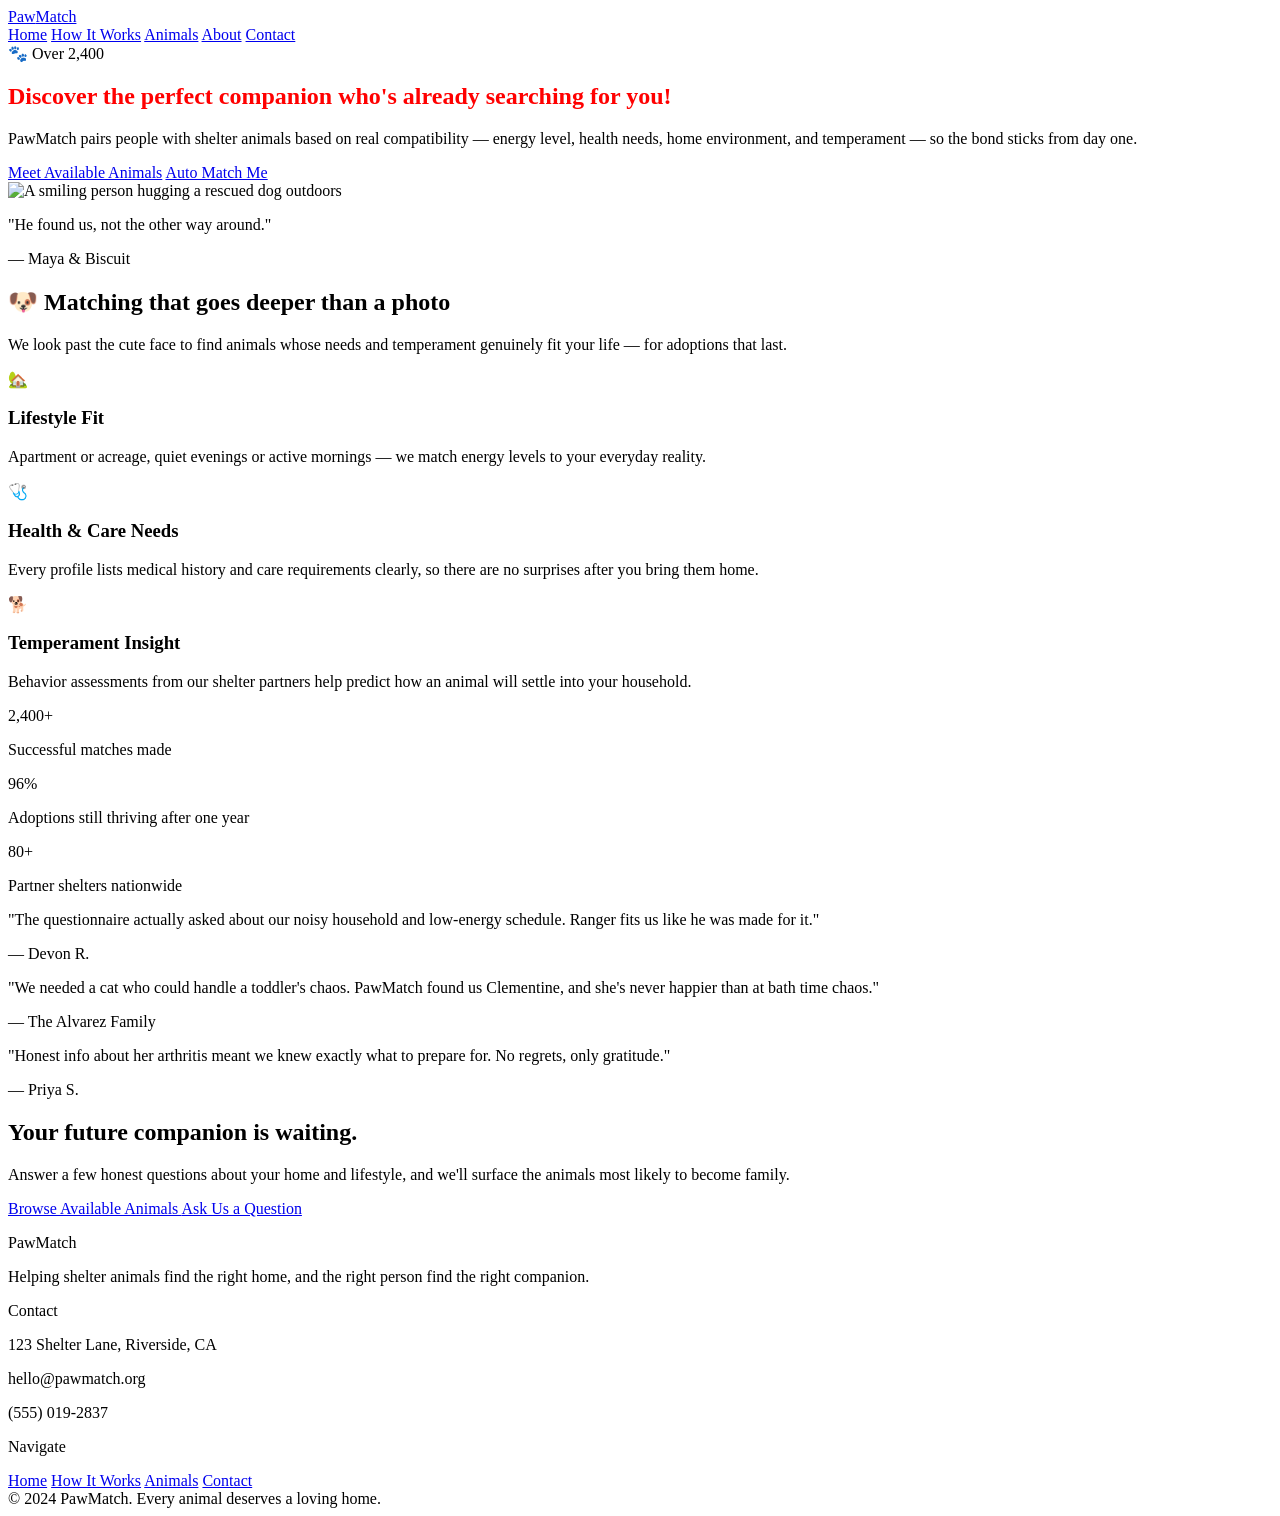
==== index.html @ f644039c "Remove a section via the Tibly widget" ====
<!DOCTYPE html>
<html lang="en">
<head>
<meta charset="utf-8">
<meta name="viewport" content="width=device-width, initial-scale=1">
<title>PawMatch — Find Your Perfect Animal Companion</title>
<meta name="description" content="PawMatch connects people with homeless and shelter animals based on lifestyle, needs, and temperament — so every match is built to last a lifetime.">
<link rel="canonical" href="https://pawmatch-29a4.sites.tibly.ai/">
<meta property="og:type" content="website">
<meta property="og:url" content="https://pawmatch-29a4.sites.tibly.ai/">
<meta property="og:site_name" content="PawMatch">
<meta property="og:title" content="PawMatch — Find Your Perfect Animal Companion">
<meta property="og:description" content="PawMatch connects people with homeless and shelter animals based on lifestyle, needs, and temperament — so every match is built to last a lifetime.">
<meta name="twitter:card" content="summary_large_image">
<link rel="icon" href="/favicon.svg" type="image/svg+xml">
<link rel="preconnect" href="https://fonts.googleapis.com">
<link rel="preconnect" href="https://fonts.gstatic.com" crossorigin>
<link href="https://fonts.googleapis.com/css2?family=Poppins:wght@500;600;700&family=Inter:wght@400;500;600&display=swap" rel="stylesheet">
<link rel="stylesheet" href="/styles.css?v=a2a38880">
</head>
<body>
<!-- block:header -->
<header class="bg-surface border-b border-brand-100">
  <div class="mx-auto flex max-w-6xl flex-col gap-4 px-4 py-4 sm:flex-row sm:items-center sm:justify-between sm:px-6">
    <a href="/" class="font-display text-2xl font-semibold text-brand-600">
      Paw<span class="text-accent-600">Match</span>
    </a>
    <nav class="flex flex-wrap items-center gap-x-6 gap-y-2 text-sm font-medium text-ink sm:text-base">
      <a href="/" class="transition-colors hover:text-brand-600">Home</a>
      <a href="/how-it-works" class="transition-colors hover:text-brand-600">How It Works</a>
      <a href="/available-animals" class="transition-colors hover:text-brand-600">Animals</a>
      <a href="/about" class="transition-colors hover:text-brand-600">About</a>
      <a href="/contact" class="transition-colors hover:text-brand-600">Contact</a>
    </nav>
  </div>
</header>
<!-- /block:header -->
<!-- block:hero -->
<section class="relative overflow-hidden bg-secondary" data-block="hero">
  <div class="mx-auto grid max-w-6xl items-center gap-10 px-4 py-16 sm:px-6 md:grid-cols-2 md:py-24">
    <div>
      <span class="inline-flex items-center rounded-full bg-brand-100 px-4 py-1.5 text-sm font-medium text-brand-700">
        🐾 Over 2,400
      </span>
      <h1 class="mt-5 font-display text-4xl font-semibold leading-tight text-ink sm:text-5xl">
        <span style="color: red;">Discover the perfect companion who's already searching for you!</span>
      </h1>
      <p class="mt-4 max-w-lg text-lg leading-relaxed text-ink/80">
        PawMatch pairs people with shelter animals based on real compatibility — energy level, health needs, home environment, and temperament — so the bond sticks from day one.
      </p>
      <div class="mt-8 flex flex-wrap gap-4">
        <a href="/available-animals" class="btn">Meet Available Animals</a>
        <a href="/how-it-works" class="btn-secondary">Auto Match Me<br></a>
      </div>
    </div>
    <div class="relative">
      <div class="aspect-[4/3] w-full overflow-hidden rounded-xl shadow-lg ring-1 ring-brand-100">
        <img src="https://images.unsplash.com/photo-1601758228041-f3b2795255f1?auto=format&fit=crop&w=900&q=80" alt="A smiling person hugging a rescued dog outdoors" class="h-full w-full object-cover">
      </div>
      <div class="absolute -bottom-6 -left-6 hidden rounded-lg bg-surface p-4 shadow-md ring-1 ring-brand-100 sm:block">
        <p class="font-display text-sm font-semibold text-ink">"He found us, not the other way around."</p>
        <p class="mt-1 text-xs text-ink/60">— Maya &amp; Biscuit</p>
      </div>
    </div>
  </div>
</section>
<!-- /block:hero -->
<!-- block:offer -->
<section class="bg-background" data-block="offer">
  <div class="mx-auto max-w-6xl px-4 py-16 sm:px-6 md:py-20">
    <div class="mx-auto max-w-2xl text-center">
      <h2 class="font-display text-3xl font-semibold text-ink sm:text-4xl">🐶 Matching that goes deeper than a photo</h2>
      <p class="mt-4 text-ink/70">
        We look past the cute face to find animals whose needs and temperament genuinely fit your life — for adoptions that last.
      </p>
    </div>
    <div class="mt-12 grid gap-6 sm:grid-cols-2 lg:grid-cols-3">
      <div class="card">
        <div class="flex h-12 w-12 items-center justify-center rounded-md bg-brand-100 text-2xl">🏡</div>
        <h3 class="mt-4 font-display text-lg font-semibold text-ink">Lifestyle Fit</h3>
        <p class="mt-2 text-sm leading-relaxed text-ink/70">
          Apartment or acreage, quiet evenings or active mornings — we match energy levels to your everyday reality.
        </p>
      </div>
      <div class="card">
        <div class="flex h-12 w-12 items-center justify-center rounded-md bg-accent-100 text-2xl">🩺</div>
        <h3 class="mt-4 font-display text-lg font-semibold text-ink">Health &amp; Care Needs</h3>
        <p class="mt-2 text-sm leading-relaxed text-ink/70">
          Every profile lists medical history and care requirements clearly, so there are no surprises after you bring them home.
        </p>
      </div>
      <div class="card">
        <div class="flex h-12 w-12 items-center justify-center rounded-md bg-brand-100 text-2xl">🐕</div>
        <h3 class="mt-4 font-display text-lg font-semibold text-ink">Temperament Insight</h3>
        <p class="mt-2 text-sm leading-relaxed text-ink/70">
          Behavior assessments from our shelter partners help predict how an animal will settle into your household.
        </p>
      </div>
    </div>
  </div>
</section>
<!-- /block:offer -->
<!-- block:social-proof -->
<section class="bg-surface" data-block="social-proof">
  <div class="mx-auto max-w-6xl px-4 py-16 sm:px-6 md:py-20">
    <div class="grid gap-10 md:grid-cols-3 md:gap-8">
      <div class="text-center">
        <p class="font-display text-4xl font-semibold text-brand-600">2,400+</p>
        <p class="mt-2 text-sm font-medium text-ink/70">Successful matches made</p>
      </div>
      <div class="text-center">
        <p class="font-display text-4xl font-semibold text-brand-600">96%</p>
        <p class="mt-2 text-sm font-medium text-ink/70">Adoptions still thriving after one year</p>
      </div>
      <div class="text-center">
        <p class="font-display text-4xl font-semibold text-brand-600">80+</p>
        <p class="mt-2 text-sm font-medium text-ink/70">Partner shelters nationwide</p>
      </div>
    </div>

    <div class="mt-14 grid gap-6 md:grid-cols-3">
      <div class="card">
        <p class="text-sm leading-relaxed text-ink/80">
          "The questionnaire actually asked about our noisy household and low-energy schedule. Ranger fits us like he was made for it."
        </p>
        <p class="mt-4 font-display text-sm font-semibold text-ink">— Devon R.</p>
      </div>
      <div class="card">
        <p class="text-sm leading-relaxed text-ink/80">
          "We needed a cat who could handle a toddler's chaos. PawMatch found us Clementine, and she's never happier than at bath time chaos."
        </p>
        <p class="mt-4 font-display text-sm font-semibold text-ink">— The Alvarez Family</p>
      </div>
      <div class="card">
        <p class="text-sm leading-relaxed text-ink/80">
          "Honest info about her arthritis meant we knew exactly what to prepare for. No regrets, only gratitude."
        </p>
        <p class="mt-4 font-display text-sm font-semibold text-ink">— Priya S.</p>
      </div>
    </div>
  </div>
</section>
<!-- /block:social-proof -->
<!-- block:cta -->
<section class="bg-accent-600" data-block="cta">
  <div class="mx-auto max-w-4xl px-4 py-16 text-center sm:px-6 md:py-20">
    <h2 class="font-display text-3xl font-semibold text-white sm:text-4xl">Your future companion is waiting.</h2>
    <p class="mt-4 text-lg text-accent-50">
      Answer a few honest questions about your home and lifestyle, and we'll surface the animals most likely to become family.
    </p>
    <div class="mt-8 flex flex-wrap justify-center gap-4">
      <a href="/available-animals" class="inline-flex items-center justify-center rounded-md bg-white px-6 py-3 font-display text-sm font-semibold text-accent-700 shadow-sm transition-colors hover:bg-accent-50">
        Browse Available Animals
      </a>
      <a href="/contact" class="inline-flex items-center justify-center rounded-md border border-white/60 px-6 py-3 font-display text-sm font-semibold text-white transition-colors hover:bg-white/10">
        Ask Us a Question
      </a>
    </div>
  </div>
</section>
<!-- /block:cta -->
<!-- block:footer -->
<footer class="bg-ink text-secondary">
  <div class="mx-auto grid max-w-6xl gap-8 px-4 py-10 sm:px-6 md:grid-cols-3">
    <div>
      <p class="font-display text-xl font-semibold text-white">PawMatch</p>
      <p class="mt-2 text-sm leading-relaxed text-secondary/90">
        Helping shelter animals find the right home, and the right person find the right companion.
      </p>
    </div>
    <div class="text-sm leading-relaxed text-secondary/90">
      <p class="font-display text-base font-semibold text-white">Contact</p>
      <p class="mt-2">123 Shelter Lane, Riverside, CA</p>
      <p>hello@pawmatch.org</p>
      <p>(555) 019-2837</p>
    </div>
    <div>
      <p class="font-display text-base font-semibold text-white">Navigate</p>
      <nav class="mt-2 flex flex-col gap-1.5 text-sm text-secondary/90">
        <a href="/" class="transition-colors hover:text-white">Home</a>
        <a href="/how-it-works" class="transition-colors hover:text-white">How It Works</a>
        <a href="/available-animals" class="transition-colors hover:text-white">Animals</a>
        <a href="/contact" class="transition-colors hover:text-white">Contact</a>
      </nav>
    </div>
  </div>
  <div class="border-t border-white/10 px-4 py-4 text-center text-xs text-secondary/70 sm:px-6">
    © 2024 PawMatch. Every animal deserves a loving home.
  </div>
</footer>
<!-- /block:footer -->
  <script async src="https://api.tibly.ai/widget/v1.js"></script>
</body>
</html>
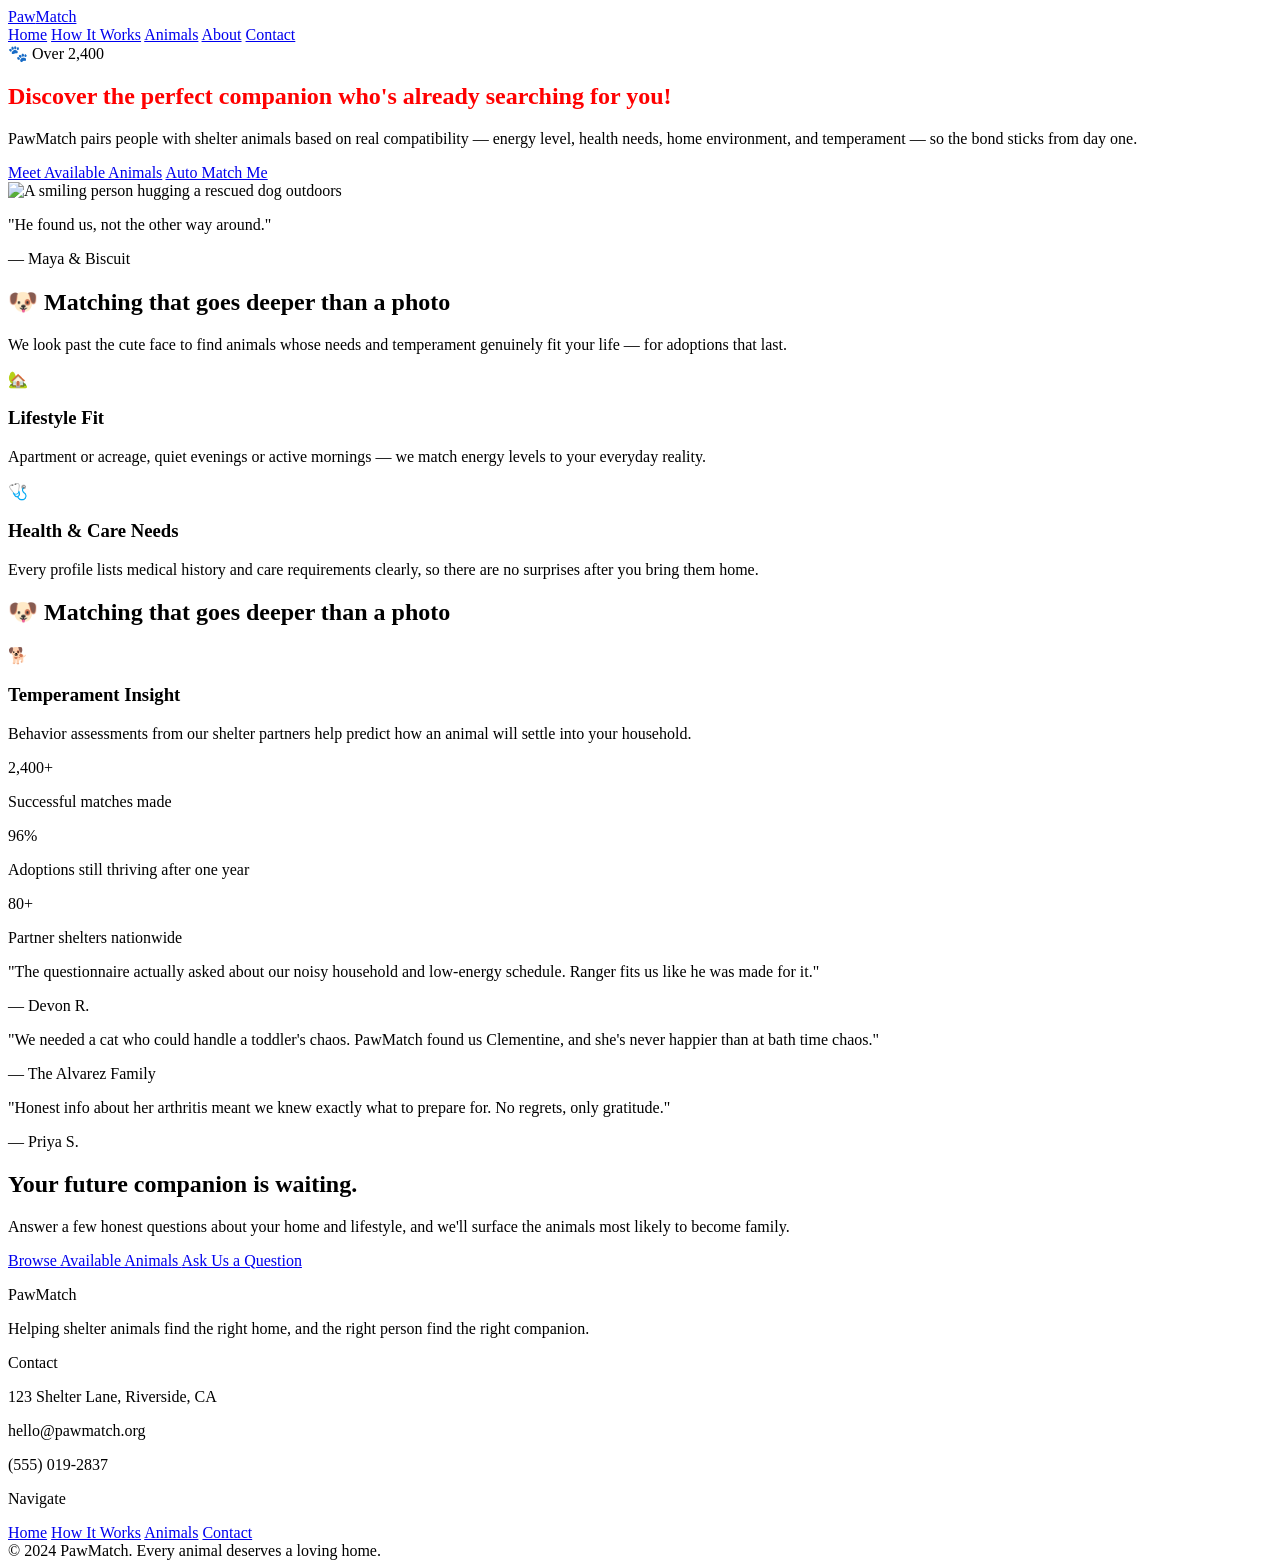
==== commit 67fc45fa: "Update copy on / via Tibly" ====
--- a/index.html
+++ b/index.html
@@ -89,7 +89,7 @@
           Every profile lists medical history and care requirements clearly, so there are no surprises after you bring them home.
         </p>
       </div>
-      <div class="card">
+      <h2 class="font-display text-3xl font-semibold text-ink sm:text-4xl">🐶 Matching that goes deeper than a photo</h2><div class="card">
         <div class="flex h-12 w-12 items-center justify-center rounded-md bg-brand-100 text-2xl">🐕</div>
         <h3 class="mt-4 font-display text-lg font-semibold text-ink">Temperament Insight</h3>
         <p class="mt-2 text-sm leading-relaxed text-ink/70">
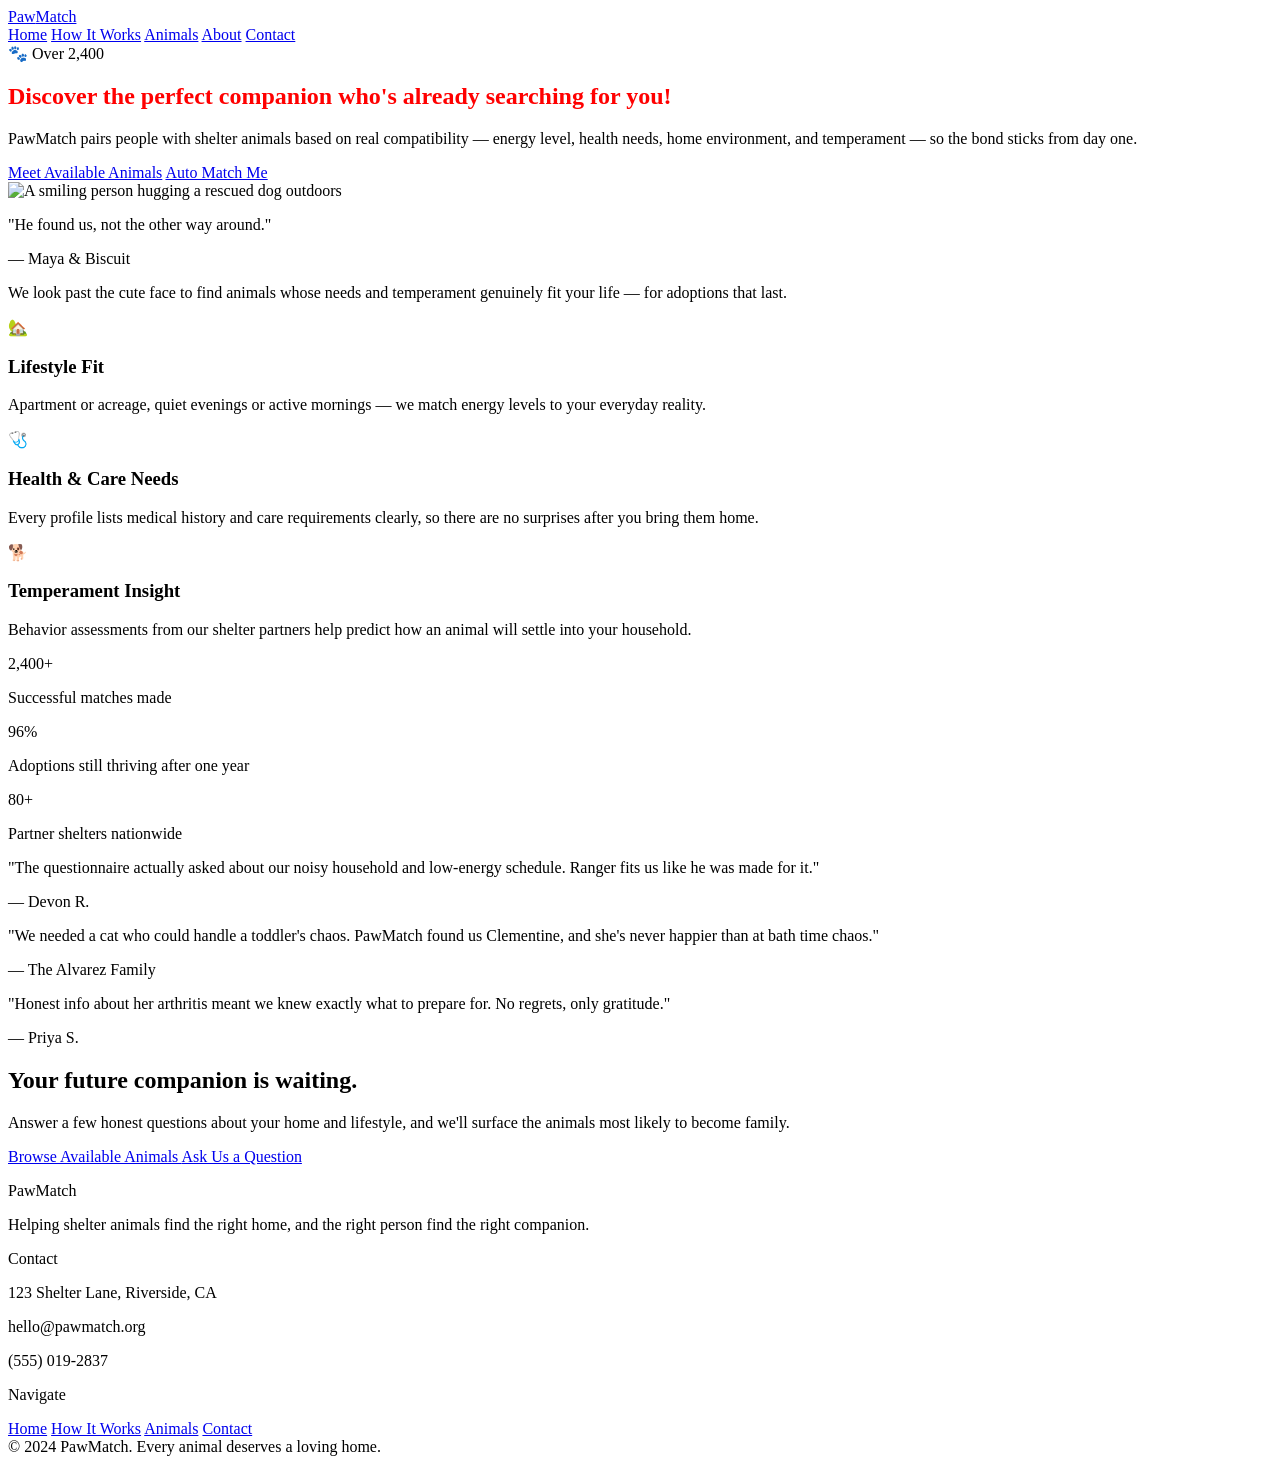
==== commit 1fa54dc3: "Update copy on / via Tibly" ====
--- a/index.html
+++ b/index.html
@@ -69,7 +69,6 @@
 <section class="bg-background" data-block="offer">
   <div class="mx-auto max-w-6xl px-4 py-16 sm:px-6 md:py-20">
     <div class="mx-auto max-w-2xl text-center">
-      <h2 class="font-display text-3xl font-semibold text-ink sm:text-4xl">🐶 Matching that goes deeper than a photo</h2>
       <p class="mt-4 text-ink/70">
         We look past the cute face to find animals whose needs and temperament genuinely fit your life — for adoptions that last.
       </p>
@@ -89,7 +88,7 @@
           Every profile lists medical history and care requirements clearly, so there are no surprises after you bring them home.
         </p>
       </div>
-      <h2 class="font-display text-3xl font-semibold text-ink sm:text-4xl">🐶 Matching that goes deeper than a photo</h2><div class="card">
+      <div class="card">
         <div class="flex h-12 w-12 items-center justify-center rounded-md bg-brand-100 text-2xl">🐕</div>
         <h3 class="mt-4 font-display text-lg font-semibold text-ink">Temperament Insight</h3>
         <p class="mt-2 text-sm leading-relaxed text-ink/70">
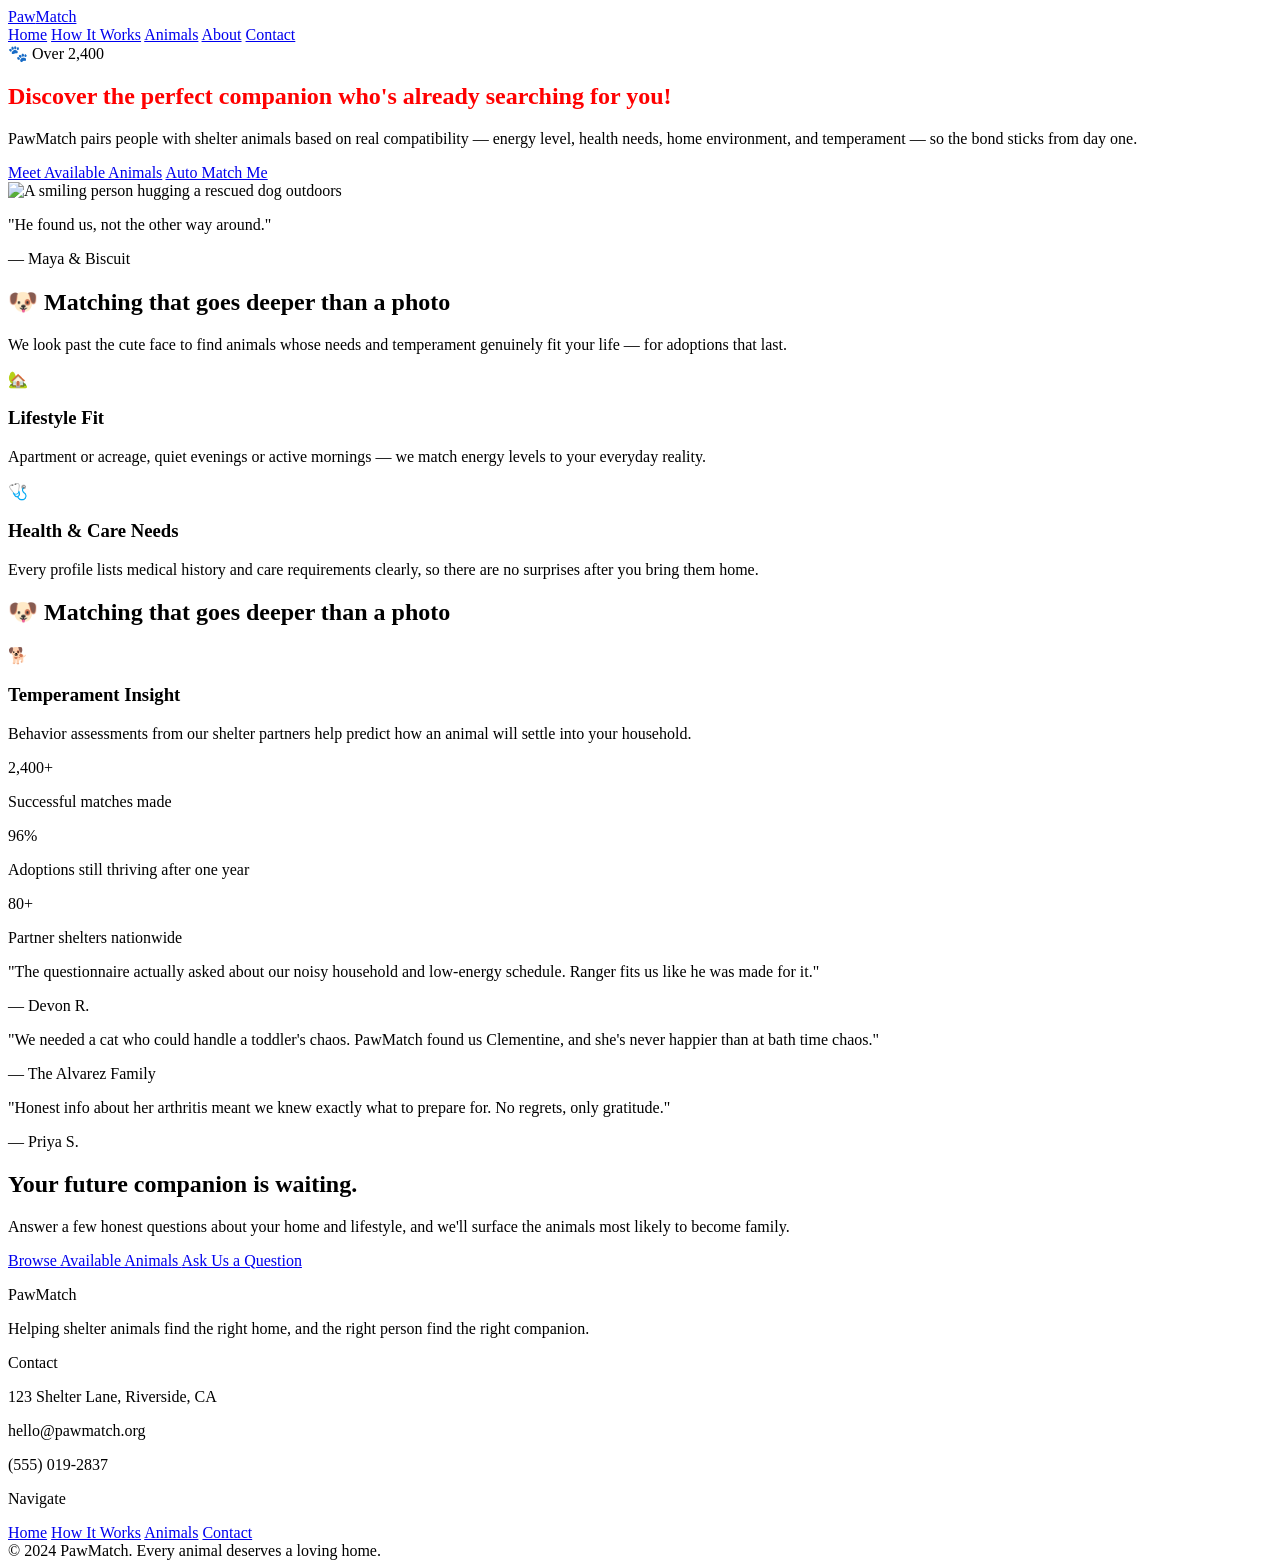
==== commit 7e1ac6a5: "Merge 67fc45fa301ccfab783520197edbbae895d4621a into f644039c70f234c361644cd0870ab8833f8677f7" ====
--- a/index.html
+++ b/index.html
@@ -69,6 +69,7 @@
 <section class="bg-background" data-block="offer">
   <div class="mx-auto max-w-6xl px-4 py-16 sm:px-6 md:py-20">
     <div class="mx-auto max-w-2xl text-center">
+      <h2 class="font-display text-3xl font-semibold text-ink sm:text-4xl">🐶 Matching that goes deeper than a photo</h2>
       <p class="mt-4 text-ink/70">
         We look past the cute face to find animals whose needs and temperament genuinely fit your life — for adoptions that last.
       </p>
@@ -88,7 +89,7 @@
           Every profile lists medical history and care requirements clearly, so there are no surprises after you bring them home.
         </p>
       </div>
-      <div class="card">
+      <h2 class="font-display text-3xl font-semibold text-ink sm:text-4xl">🐶 Matching that goes deeper than a photo</h2><div class="card">
         <div class="flex h-12 w-12 items-center justify-center rounded-md bg-brand-100 text-2xl">🐕</div>
         <h3 class="mt-4 font-display text-lg font-semibold text-ink">Temperament Insight</h3>
         <p class="mt-2 text-sm leading-relaxed text-ink/70">
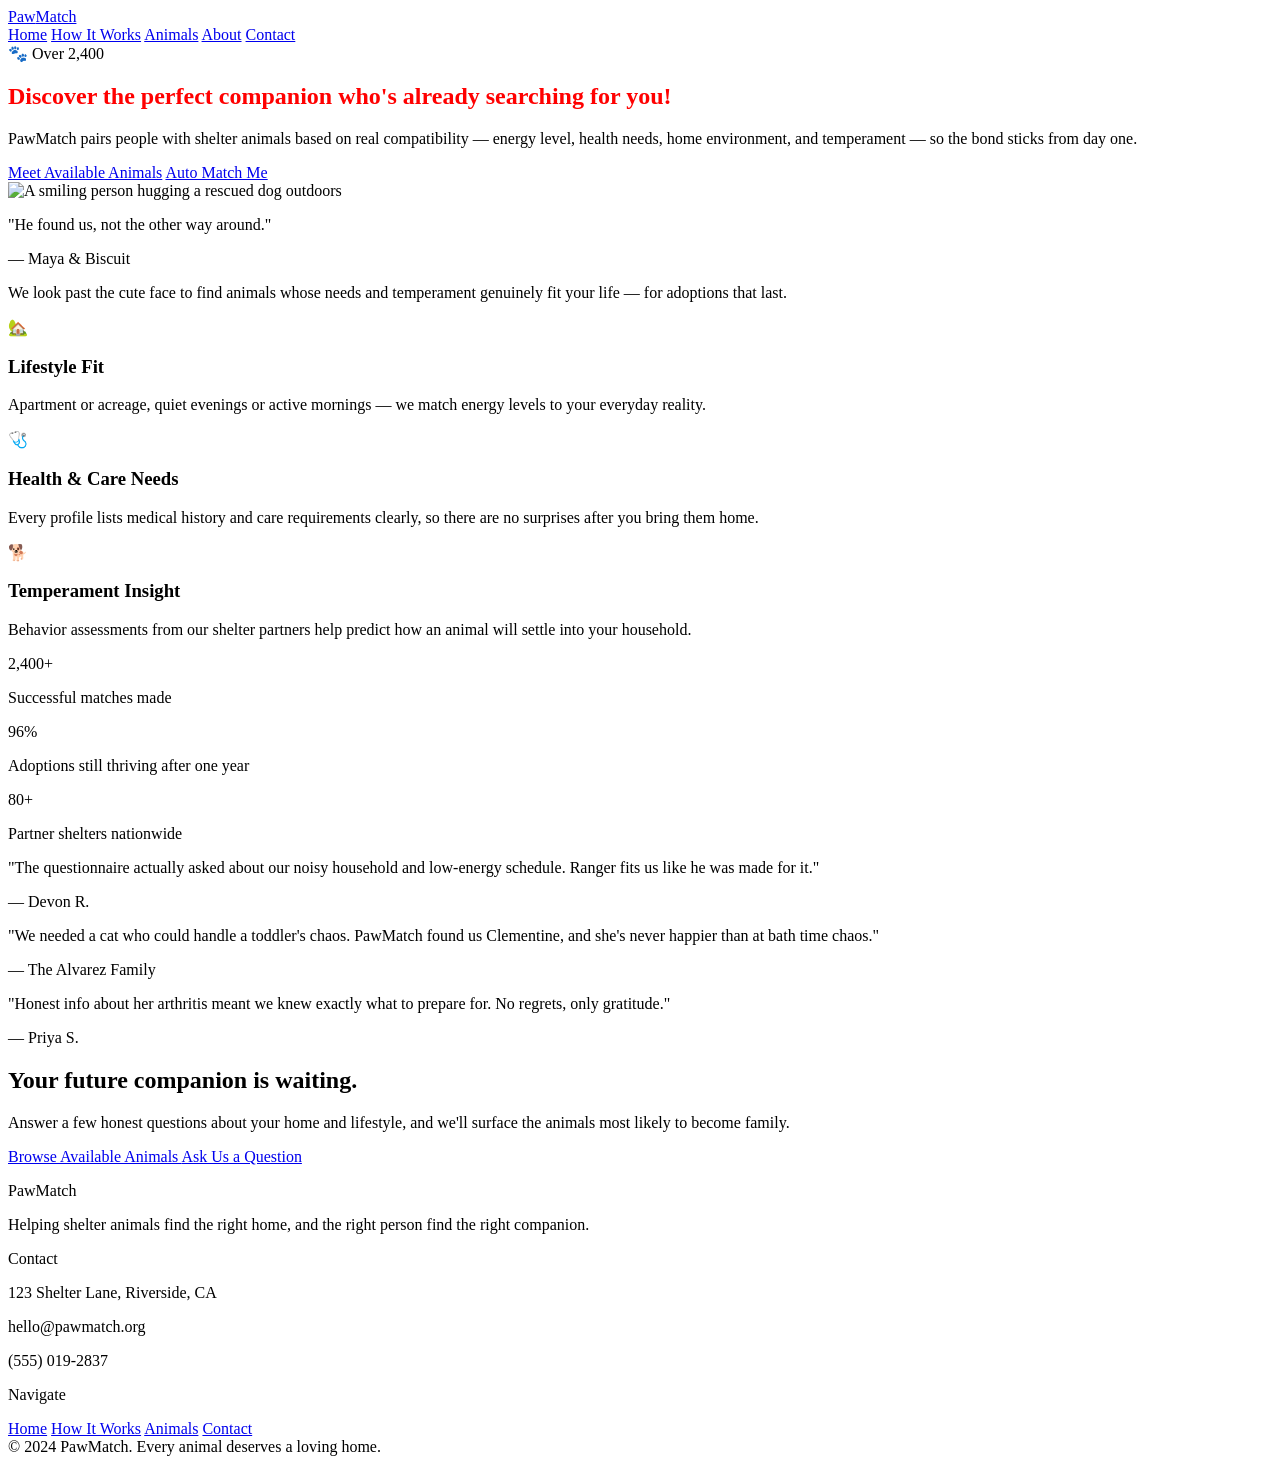
==== commit ac7dcf34: "Update copy on / via Tibly (#9)" ====
--- a/index.html
+++ b/index.html
@@ -69,7 +69,6 @@
 <section class="bg-background" data-block="offer">
   <div class="mx-auto max-w-6xl px-4 py-16 sm:px-6 md:py-20">
     <div class="mx-auto max-w-2xl text-center">
-      <h2 class="font-display text-3xl font-semibold text-ink sm:text-4xl">🐶 Matching that goes deeper than a photo</h2>
       <p class="mt-4 text-ink/70">
         We look past the cute face to find animals whose needs and temperament genuinely fit your life — for adoptions that last.
       </p>
@@ -89,7 +88,7 @@
           Every profile lists medical history and care requirements clearly, so there are no surprises after you bring them home.
         </p>
       </div>
-      <h2 class="font-display text-3xl font-semibold text-ink sm:text-4xl">🐶 Matching that goes deeper than a photo</h2><div class="card">
+      <div class="card">
         <div class="flex h-12 w-12 items-center justify-center rounded-md bg-brand-100 text-2xl">🐕</div>
         <h3 class="mt-4 font-display text-lg font-semibold text-ink">Temperament Insight</h3>
         <p class="mt-2 text-sm leading-relaxed text-ink/70">
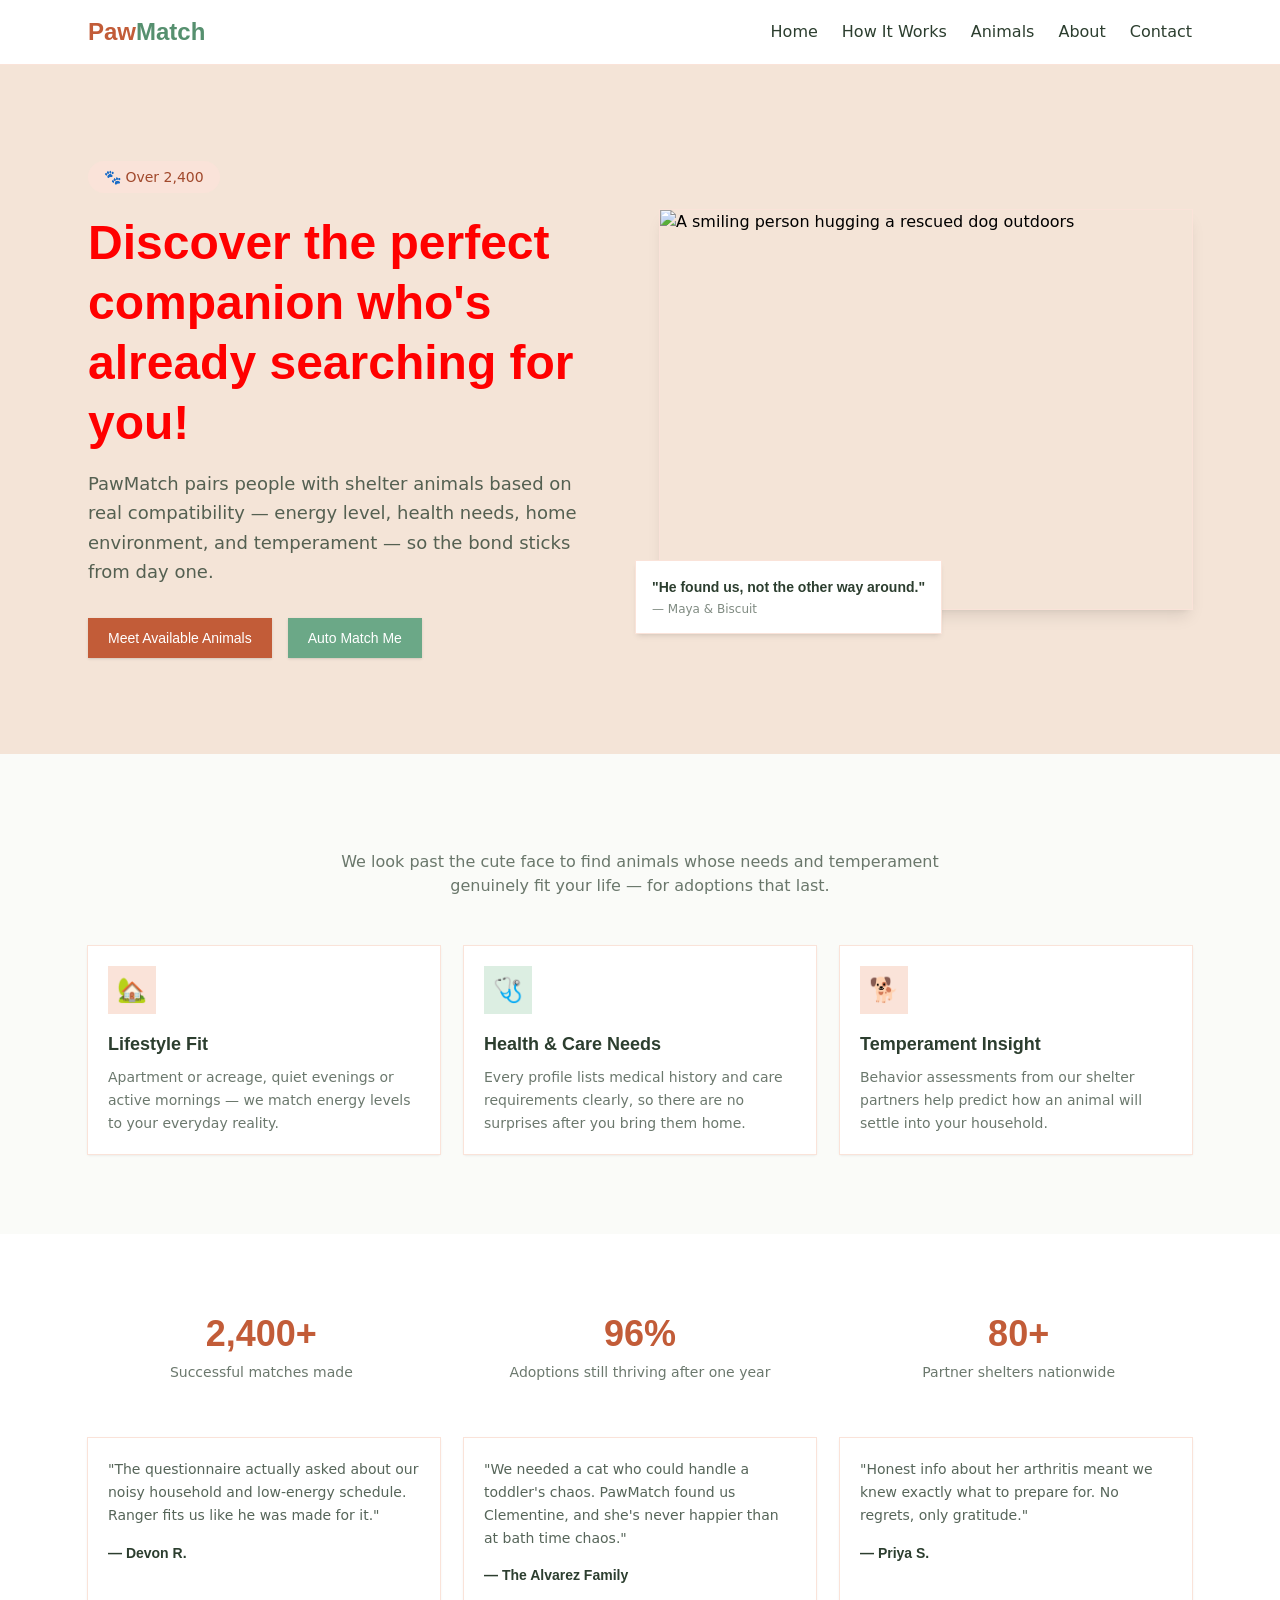
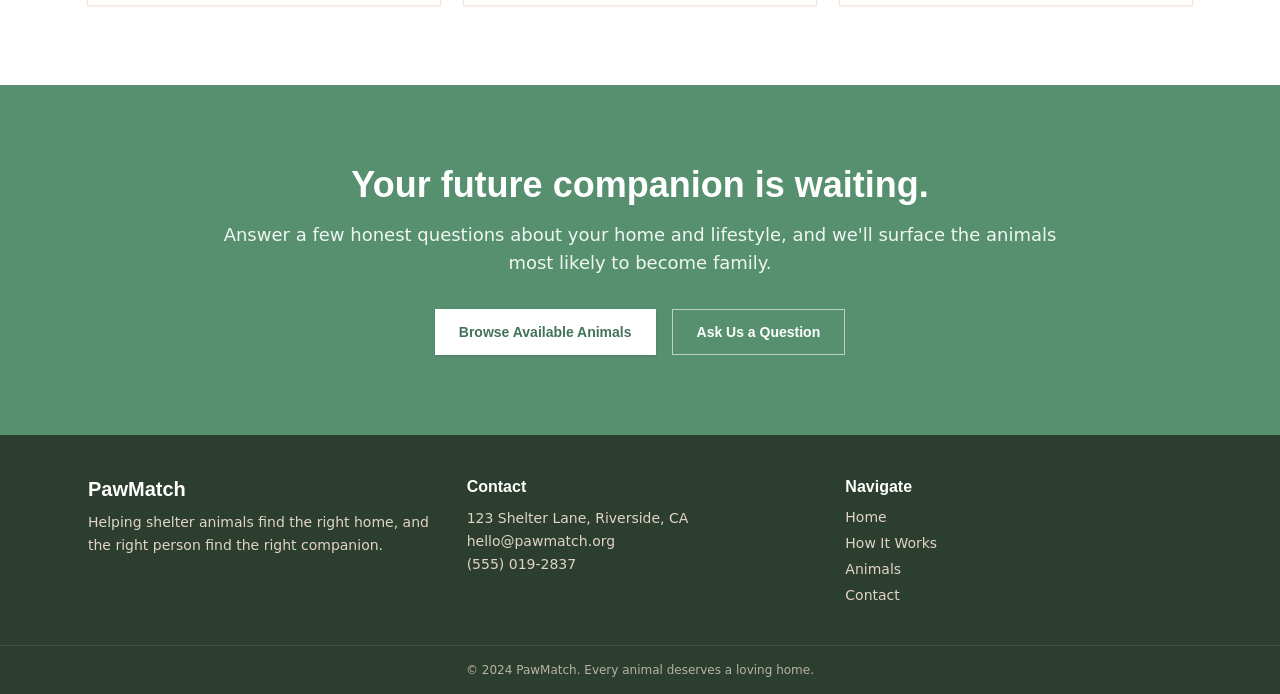
==== commit 7ee44172: "Update the site theme via the Tibly widget" ====
--- a/index.html
+++ b/index.html
@@ -16,7 +16,7 @@
 <link rel="preconnect" href="https://fonts.googleapis.com">
 <link rel="preconnect" href="https://fonts.gstatic.com" crossorigin>
 <link href="https://fonts.googleapis.com/css2?family=Poppins:wght@500;600;700&family=Inter:wght@400;500;600&display=swap" rel="stylesheet">
-<link rel="stylesheet" href="/styles.css?v=a2a38880">
+<link rel="stylesheet" href="/styles.css?v=19909171">
 </head>
 <body>
 <!-- block:header -->
--- a/styles.css
+++ b/styles.css
@@ -0,0 +1,2 @@
+/*! tailwindcss v4.3.2 | MIT License | https://tailwindcss.com */
+@layer properties{@supports (((-webkit-hyphens:none)) and (not (margin-trim:inline))) or ((-moz-orient:inline) and (not (color:rgb(from red r g b)))){*,:before,:after,::backdrop{--tw-space-y-reverse:0;--tw-border-style:solid;--tw-leading:initial;--tw-font-weight:initial;--tw-tracking:initial;--tw-shadow:0 0 #0000;--tw-shadow-color:initial;--tw-shadow-alpha:100%;--tw-inset-shadow:0 0 #0000;--tw-inset-shadow-color:initial;--tw-inset-shadow-alpha:100%;--tw-ring-color:initial;--tw-ring-shadow:0 0 #0000;--tw-inset-ring-color:initial;--tw-inset-ring-shadow:0 0 #0000;--tw-ring-inset:initial;--tw-ring-offset-width:0px;--tw-ring-offset-color:#fff;--tw-ring-offset-shadow:0 0 #0000;--tw-blur:initial;--tw-brightness:initial;--tw-contrast:initial;--tw-grayscale:initial;--tw-hue-rotate:initial;--tw-invert:initial;--tw-opacity:initial;--tw-saturate:initial;--tw-sepia:initial;--tw-drop-shadow:initial;--tw-drop-shadow-color:initial;--tw-drop-shadow-alpha:100%;--tw-drop-shadow-size:initial}}}@layer theme{:root,:host{--font-sans:ui-sans-serif, system-ui, sans-serif, "Apple Color Emoji", "Segoe UI Emoji", "Segoe UI Symbol", "Noto Color Emoji";--font-mono:ui-monospace, SFMono-Regular, Menlo, Monaco, Consolas, "Liberation Mono", "Courier New", monospace;--color-white:#fff;--spacing:.25rem;--container-lg:32rem;--container-xl:36rem;--container-2xl:42rem;--container-3xl:48rem;--container-4xl:56rem;--container-6xl:72rem;--text-xs:.75rem;--text-xs--line-height:calc(1 / .75);--text-sm:.875rem;--text-sm--line-height:calc(1.25 / .875);--text-base:1rem;--text-base--line-height:calc(1.5 / 1);--text-lg:1.125rem;--text-lg--line-height:calc(1.75 / 1.125);--text-xl:1.25rem;--text-xl--line-height:calc(1.75 / 1.25);--text-2xl:1.5rem;--text-2xl--line-height:calc(2 / 1.5);--text-3xl:1.875rem;--text-3xl--line-height:calc(2.25 / 1.875);--text-4xl:2.25rem;--text-4xl--line-height:calc(2.5 / 2.25);--text-5xl:3rem;--text-5xl--line-height:1;--font-weight-medium:500;--font-weight-semibold:600;--font-weight-bold:700;--tracking-wide:.025em;--leading-tight:1.25;--leading-relaxed:1.625;--radius-xs:0px;--radius-sm:0px;--radius-md:0px;--radius-lg:0px;--radius-xl:0px;--radius-2xl:0px;--radius-3xl:0px;--radius-4xl:0px;--default-transition-duration:.15s;--default-transition-timing-function:cubic-bezier(.4, 0, .2, 1);--default-font-family:var(--font-sans);--default-mono-font-family:var(--font-mono);--radius-DEFAULT:0px;--color-brand-50:#fdf3ef;--color-brand-100:#fae3d9;--color-brand-200:#f3c6b1;--color-brand-300:#eaa583;--color-brand-400:#e08659;--color-brand-500:#d4704a;--color-brand-600:#c25c38;--color-brand-700:#a1492c;--color-brand-800:#7d3a24;--color-brand-900:#5f2c1c;--color-accent-50:#f0f7f3;--color-accent-100:#dceee2;--color-accent-200:#b9ddc7;--color-accent-300:#93c9a9;--color-accent-400:#7fb896;--color-accent-500:#6ba887;--color-accent-600:#56906f;--color-accent-700:#43735a;--color-accent-800:#345945;--color-accent-900:#2d4a3a;--color-surface:#fff;--color-ink:#2c3e2f;--color-secondary:#f4e4d7;--color-background:#fafbf8;--font-display:"Poppins", sans-serif;--font-body:"Inter", sans-serif}}@layer base{*,:after,:before,::backdrop{box-sizing:border-box;border:0 solid;margin:0;padding:0}::file-selector-button{box-sizing:border-box;border:0 solid;margin:0;padding:0}html,:host{-webkit-text-size-adjust:100%;tab-size:4;line-height:1.5;font-family:var(--default-font-family,ui-sans-serif, system-ui, sans-serif, "Apple Color Emoji", "Segoe UI Emoji", "Segoe UI Symbol", "Noto Color Emoji");font-feature-settings:var(--default-font-feature-settings,normal);font-variation-settings:var(--default-font-variation-settings,normal);-webkit-tap-highlight-color:transparent}hr{height:0;color:inherit;border-top-width:1px}abbr:where([title]){-webkit-text-decoration:underline dotted;text-decoration:underline dotted}h1,h2,h3,h4,h5,h6{font-size:inherit;font-weight:inherit}a{color:inherit;-webkit-text-decoration:inherit;-webkit-text-decoration:inherit;-webkit-text-decoration:inherit;text-decoration:inherit}b,strong{font-weight:bolder}code,kbd,samp,pre{font-family:var(--default-mono-font-family,ui-monospace, SFMono-Regular, Menlo, Monaco, Consolas, "Liberation Mono", "Courier New", monospace);font-feature-settings:var(--default-mono-font-feature-settings,normal);font-variation-settings:var(--default-mono-font-variation-settings,normal);font-size:1em}small{font-size:80%}sub,sup{vertical-align:baseline;font-size:75%;line-height:0;position:relative}sub{bottom:-.25em}sup{top:-.5em}table{text-indent:0;border-color:inherit;border-collapse:collapse}:-moz-focusring{outline:auto}progress{vertical-align:baseline}summary{display:list-item}ol,ul,menu{list-style:none}img,svg,video,canvas,audio,iframe,embed,object{vertical-align:middle;display:block}img,video{max-width:100%;height:auto}button,input,select,optgroup,textarea{font:inherit;font-feature-settings:inherit;font-variation-settings:inherit;letter-spacing:inherit;color:inherit;opacity:1;background-color:#0000;border-radius:0}::file-selector-button{font:inherit;font-feature-settings:inherit;font-variation-settings:inherit;letter-spacing:inherit;color:inherit;opacity:1;background-color:#0000;border-radius:0}:where(select:is([multiple],[size])) optgroup{font-weight:bolder}:where(select:is([multiple],[size])) optgroup option{padding-inline-start:20px}::file-selector-button{margin-inline-end:4px}::placeholder{opacity:1}@supports (not ((-webkit-appearance:-apple-pay-button))) or (contain-intrinsic-size:1px){::placeholder{color:currentColor}@supports (color:color-mix(in lab, red, red)){::placeholder{color:color-mix(in oklab, currentcolor 50%, transparent)}}}textarea{resize:vertical}::-webkit-search-decoration{-webkit-appearance:none}::-webkit-date-and-time-value{min-height:1lh;text-align:inherit}::-webkit-datetime-edit{display:inline-flex}::-webkit-datetime-edit-fields-wrapper{padding:0}::-webkit-datetime-edit{padding-block:0}::-webkit-datetime-edit-year-field{padding-block:0}::-webkit-datetime-edit-month-field{padding-block:0}::-webkit-datetime-edit-day-field{padding-block:0}::-webkit-datetime-edit-hour-field{padding-block:0}::-webkit-datetime-edit-minute-field{padding-block:0}::-webkit-datetime-edit-second-field{padding-block:0}::-webkit-datetime-edit-millisecond-field{padding-block:0}::-webkit-datetime-edit-meridiem-field{padding-block:0}::-webkit-calendar-picker-indicator{line-height:1}:-moz-ui-invalid{box-shadow:none}button,input:where([type=button],[type=reset],[type=submit]){appearance:button}::file-selector-button{appearance:button}::-webkit-inner-spin-button{height:auto}::-webkit-outer-spin-button{height:auto}[hidden]:where(:not([hidden=until-found])){display:none!important}}@layer components{.btn{border-radius:var(--radius-md);background-color:var(--color-brand-600);padding-inline:calc(var(--spacing) * 5);padding-block:calc(var(--spacing) * 2.5);font-family:var(--font-display);font-size:var(--text-sm);line-height:var(--tw-leading,var(--text-sm--line-height));--tw-font-weight:var(--font-weight-medium);font-weight:var(--font-weight-medium);color:var(--color-white);--tw-shadow:0 1px 3px 0 var(--tw-shadow-color,#0000001a), 0 1px 2px -1px var(--tw-shadow-color,#0000001a);box-shadow:var(--tw-inset-shadow), var(--tw-inset-ring-shadow), var(--tw-ring-offset-shadow), var(--tw-ring-shadow), var(--tw-shadow);transition-property:color,background-color,border-color,outline-color,text-decoration-color,fill,stroke,--tw-gradient-from,--tw-gradient-via,--tw-gradient-to;transition-timing-function:var(--tw-ease,var(--default-transition-timing-function));transition-duration:var(--tw-duration,var(--default-transition-duration));justify-content:center;align-items:center;display:inline-flex}@media (hover:hover){.btn:hover{background-color:var(--color-brand-700)}}.btn-secondary{border-radius:var(--radius-md);background-color:var(--color-accent-500);padding-inline:calc(var(--spacing) * 5);padding-block:calc(var(--spacing) * 2.5);font-family:var(--font-display);font-size:var(--text-sm);line-height:var(--tw-leading,var(--text-sm--line-height));--tw-font-weight:var(--font-weight-medium);font-weight:var(--font-weight-medium);color:var(--color-white);--tw-shadow:0 1px 3px 0 var(--tw-shadow-color,#0000001a), 0 1px 2px -1px var(--tw-shadow-color,#0000001a);box-shadow:var(--tw-inset-shadow), var(--tw-inset-ring-shadow), var(--tw-ring-offset-shadow), var(--tw-ring-shadow), var(--tw-shadow);transition-property:color,background-color,border-color,outline-color,text-decoration-color,fill,stroke,--tw-gradient-from,--tw-gradient-via,--tw-gradient-to;transition-timing-function:var(--tw-ease,var(--default-transition-timing-function));transition-duration:var(--tw-duration,var(--default-transition-duration));justify-content:center;align-items:center;display:inline-flex}@media (hover:hover){.btn-secondary:hover{background-color:var(--color-accent-600)}}.card{border-radius:var(--radius-lg);background-color:var(--color-surface);padding:calc(var(--spacing) * 5);--tw-shadow:0 1px 3px 0 var(--tw-shadow-color,#0000001a), 0 1px 2px -1px var(--tw-shadow-color,#0000001a);--tw-ring-shadow:var(--tw-ring-inset,) 0 0 0 calc(1px + var(--tw-ring-offset-width)) var(--tw-ring-color,currentcolor);box-shadow:var(--tw-inset-shadow), var(--tw-inset-ring-shadow), var(--tw-ring-offset-shadow), var(--tw-ring-shadow), var(--tw-shadow);--tw-ring-color:var(--color-brand-100)}}@layer utilities{.absolute{position:absolute}.relative{position:relative}.top-1{top:var(--spacing)}.-bottom-6{bottom:calc(var(--spacing) * -6)}.-left-6{left:calc(var(--spacing) * -6)}.-left-\[1\.94rem\]{left:-1.94rem}.mx-auto{margin-inline:auto}.mt-1{margin-top:var(--spacing)}.mt-1\.5{margin-top:calc(var(--spacing) * 1.5)}.mt-2{margin-top:calc(var(--spacing) * 2)}.mt-3{margin-top:calc(var(--spacing) * 3)}.mt-4{margin-top:calc(var(--spacing) * 4)}.mt-5{margin-top:calc(var(--spacing) * 5)}.mt-6{margin-top:calc(var(--spacing) * 6)}.mt-8{margin-top:calc(var(--spacing) * 8)}.mt-10{margin-top:calc(var(--spacing) * 10)}.mt-12{margin-top:calc(var(--spacing) * 12)}.mt-14{margin-top:calc(var(--spacing) * 14)}.mb-1\.5{margin-bottom:calc(var(--spacing) * 1.5)}.mb-6{margin-bottom:calc(var(--spacing) * 6)}.block{display:block}.flex{display:flex}.grid{display:grid}.hidden{display:none}.inline-block{display:inline-block}.inline-flex{display:inline-flex}.aspect-\[4\/3\]{aspect-ratio:4/3}.h-2{height:calc(var(--spacing) * 2)}.h-4{height:calc(var(--spacing) * 4)}.h-6{height:calc(var(--spacing) * 6)}.h-10{height:calc(var(--spacing) * 10)}.h-12{height:calc(var(--spacing) * 12)}.h-48{height:calc(var(--spacing) * 48)}.h-fit{height:fit-content}.h-full{height:100%}.w-2{width:calc(var(--spacing) * 2)}.w-4{width:calc(var(--spacing) * 4)}.w-6{width:calc(var(--spacing) * 6)}.w-10{width:calc(var(--spacing) * 10)}.w-12{width:calc(var(--spacing) * 12)}.w-full{width:100%}.max-w-2xl{max-width:var(--container-2xl)}.max-w-3xl{max-width:var(--container-3xl)}.max-w-4xl{max-width:var(--container-4xl)}.max-w-6xl{max-width:var(--container-6xl)}.max-w-lg{max-width:var(--container-lg)}.max-w-xl{max-width:var(--container-xl)}.flex-1{flex:1}.flex-none{flex:none}.shrink-0{flex-shrink:0}.flex-col{flex-direction:column}.flex-wrap{flex-wrap:wrap}.items-center{align-items:center}.items-start{align-items:flex-start}.justify-between{justify-content:space-between}.justify-center{justify-content:center}.gap-1\.5{gap:calc(var(--spacing) * 1.5)}.gap-2{gap:calc(var(--spacing) * 2)}.gap-3{gap:calc(var(--spacing) * 3)}.gap-4{gap:calc(var(--spacing) * 4)}.gap-5{gap:calc(var(--spacing) * 5)}.gap-6{gap:calc(var(--spacing) * 6)}.gap-8{gap:calc(var(--spacing) * 8)}.gap-10{gap:calc(var(--spacing) * 10)}:where(.space-y-1\.5>:not(:last-child)){--tw-space-y-reverse:0;margin-block-start:calc(calc(var(--spacing) * 1.5) * var(--tw-space-y-reverse));margin-block-end:calc(calc(var(--spacing) * 1.5) * calc(1 - var(--tw-space-y-reverse)))}:where(.space-y-3>:not(:last-child)){--tw-space-y-reverse:0;margin-block-start:calc(calc(var(--spacing) * 3) * var(--tw-space-y-reverse));margin-block-end:calc(calc(var(--spacing) * 3) * calc(1 - var(--tw-space-y-reverse)))}:where(.space-y-4>:not(:last-child)){--tw-space-y-reverse:0;margin-block-start:calc(calc(var(--spacing) * 4) * var(--tw-space-y-reverse));margin-block-end:calc(calc(var(--spacing) * 4) * calc(1 - var(--tw-space-y-reverse)))}:where(.space-y-5>:not(:last-child)){--tw-space-y-reverse:0;margin-block-start:calc(calc(var(--spacing) * 5) * var(--tw-space-y-reverse));margin-block-end:calc(calc(var(--spacing) * 5) * calc(1 - var(--tw-space-y-reverse)))}:where(.space-y-6>:not(:last-child)){--tw-space-y-reverse:0;margin-block-start:calc(calc(var(--spacing) * 6) * var(--tw-space-y-reverse));margin-block-end:calc(calc(var(--spacing) * 6) * calc(1 - var(--tw-space-y-reverse)))}.gap-x-6{column-gap:calc(var(--spacing) * 6)}.gap-y-2{row-gap:calc(var(--spacing) * 2)}.overflow-hidden{overflow:hidden}.rounded{border-radius:.25rem}.rounded-full{border-radius:3.40282e38px}.rounded-lg{border-radius:var(--radius-lg)}.rounded-md{border-radius:var(--radius-md)}.rounded-xl{border-radius:var(--radius-xl)}.border{border-style:var(--tw-border-style);border-width:1px}.border-t{border-top-style:var(--tw-border-style);border-top-width:1px}.border-b{border-bottom-style:var(--tw-border-style);border-bottom-width:1px}.border-l-2{border-left-style:var(--tw-border-style);border-left-width:2px}.border-l-4{border-left-style:var(--tw-border-style);border-left-width:4px}.border-accent-200{border-color:var(--color-accent-200)}.border-accent-500{border-color:var(--color-accent-500)}.border-brand-100{border-color:var(--color-brand-100)}.border-brand-200{border-color:var(--color-brand-200)}.border-white\/10{border-color:#ffffff1a}@supports (color:color-mix(in lab, red, red)){.border-white\/10{border-color:color-mix(in oklab, var(--color-white) 10%, transparent)}}.border-white\/60{border-color:#fff9}@supports (color:color-mix(in lab, red, red)){.border-white\/60{border-color:color-mix(in oklab, var(--color-white) 60%, transparent)}}.bg-accent-100{background-color:var(--color-accent-100)}.bg-accent-500{background-color:var(--color-accent-500)}.bg-accent-600{background-color:var(--color-accent-600)}.bg-accent-900{background-color:var(--color-accent-900)}.bg-background{background-color:var(--color-background)}.bg-brand-100{background-color:var(--color-brand-100)}.bg-brand-500{background-color:var(--color-brand-500)}.bg-brand-600{background-color:var(--color-brand-600)}.bg-ink{background-color:var(--color-ink)}.bg-secondary{background-color:var(--color-secondary)}.bg-secondary\/60{background-color:#f4e4d799}@supports (color:color-mix(in lab, red, red)){.bg-secondary\/60{background-color:color-mix(in oklab, var(--color-secondary) 60%, transparent)}}.bg-surface{background-color:var(--color-surface)}.bg-white{background-color:var(--color-white)}.bg-white\/10{background-color:#ffffff1a}@supports (color:color-mix(in lab, red, red)){.bg-white\/10{background-color:color-mix(in oklab, var(--color-white) 10%, transparent)}}.object-cover{object-fit:cover}.p-0{padding:0}.p-4{padding:calc(var(--spacing) * 4)}.p-5{padding:calc(var(--spacing) * 5)}.p-8{padding:calc(var(--spacing) * 8)}.px-2\.5{padding-inline:calc(var(--spacing) * 2.5)}.px-3{padding-inline:calc(var(--spacing) * 3)}.px-4{padding-inline:calc(var(--spacing) * 4)}.px-6{padding-inline:calc(var(--spacing) * 6)}.py-1{padding-block:var(--spacing)}.py-1\.5{padding-block:calc(var(--spacing) * 1.5)}.py-2{padding-block:calc(var(--spacing) * 2)}.py-2\.5{padding-block:calc(var(--spacing) * 2.5)}.py-3{padding-block:calc(var(--spacing) * 3)}.py-4{padding-block:calc(var(--spacing) * 4)}.py-10{padding-block:calc(var(--spacing) * 10)}.py-12{padding-block:calc(var(--spacing) * 12)}.py-14{padding-block:calc(var(--spacing) * 14)}.py-16{padding-block:calc(var(--spacing) * 16)}.pl-6{padding-left:calc(var(--spacing) * 6)}.text-center{text-align:center}.font-display{font-family:var(--font-display)}.text-2xl{font-size:var(--text-2xl);line-height:var(--tw-leading,var(--text-2xl--line-height))}.text-3xl{font-size:var(--text-3xl);line-height:var(--tw-leading,var(--text-3xl--line-height))}.text-4xl{font-size:var(--text-4xl);line-height:var(--tw-leading,var(--text-4xl--line-height))}.text-5xl{font-size:var(--text-5xl);line-height:var(--tw-leading,var(--text-5xl--line-height))}.text-base{font-size:var(--text-base);line-height:var(--tw-leading,var(--text-base--line-height))}.text-lg{font-size:var(--text-lg);line-height:var(--tw-leading,var(--text-lg--line-height))}.text-sm{font-size:var(--text-sm);line-height:var(--tw-leading,var(--text-sm--line-height))}.text-xl{font-size:var(--text-xl);line-height:var(--tw-leading,var(--text-xl--line-height))}.text-xs{font-size:var(--text-xs);line-height:var(--tw-leading,var(--text-xs--line-height))}.leading-relaxed{--tw-leading:var(--leading-relaxed);line-height:var(--leading-relaxed)}.leading-tight{--tw-leading:var(--leading-tight);line-height:var(--leading-tight)}.font-bold{--tw-font-weight:var(--font-weight-bold);font-weight:var(--font-weight-bold)}.font-medium{--tw-font-weight:var(--font-weight-medium);font-weight:var(--font-weight-medium)}.font-semibold{--tw-font-weight:var(--font-weight-semibold);font-weight:var(--font-weight-semibold)}.tracking-wide{--tw-tracking:var(--tracking-wide);letter-spacing:var(--tracking-wide)}.text-accent-50{color:var(--color-accent-50)}.text-accent-50\/90{color:#f0f7f3e6}@supports (color:color-mix(in lab, red, red)){.text-accent-50\/90{color:color-mix(in oklab, var(--color-accent-50) 90%, transparent)}}.text-accent-100{color:var(--color-accent-100)}.text-accent-200{color:var(--color-accent-200)}.text-accent-600{color:var(--color-accent-600)}.text-accent-700{color:var(--color-accent-700)}.text-accent-800{color:var(--color-accent-800)}.text-brand-50{color:var(--color-brand-50)}.text-brand-600{color:var(--color-brand-600)}.text-brand-700{color:var(--color-brand-700)}.text-ink{color:var(--color-ink)}.text-ink\/60{color:#2c3e2f99}@supports (color:color-mix(in lab, red, red)){.text-ink\/60{color:color-mix(in oklab, var(--color-ink) 60%, transparent)}}.text-ink\/70{color:#2c3e2fb3}@supports (color:color-mix(in lab, red, red)){.text-ink\/70{color:color-mix(in oklab, var(--color-ink) 70%, transparent)}}.text-ink\/75{color:#2c3e2fbf}@supports (color:color-mix(in lab, red, red)){.text-ink\/75{color:color-mix(in oklab, var(--color-ink) 75%, transparent)}}.text-ink\/80{color:#2c3e2fcc}@supports (color:color-mix(in lab, red, red)){.text-ink\/80{color:color-mix(in oklab, var(--color-ink) 80%, transparent)}}.text-secondary{color:var(--color-secondary)}.text-secondary\/70{color:#f4e4d7b3}@supports (color:color-mix(in lab, red, red)){.text-secondary\/70{color:color-mix(in oklab, var(--color-secondary) 70%, transparent)}}.text-secondary\/90{color:#f4e4d7e6}@supports (color:color-mix(in lab, red, red)){.text-secondary\/90{color:color-mix(in oklab, var(--color-secondary) 90%, transparent)}}.text-white{color:var(--color-white)}.uppercase{text-transform:uppercase}.shadow-lg{--tw-shadow:0 10px 15px -3px var(--tw-shadow-color,#0000001a), 0 4px 6px -4px var(--tw-shadow-color,#0000001a);box-shadow:var(--tw-inset-shadow), var(--tw-inset-ring-shadow), var(--tw-ring-offset-shadow), var(--tw-ring-shadow), var(--tw-shadow)}.shadow-md{--tw-shadow:0 4px 6px -1px var(--tw-shadow-color,#0000001a), 0 2px 4px -2px var(--tw-shadow-color,#0000001a);box-shadow:var(--tw-inset-shadow), var(--tw-inset-ring-shadow), var(--tw-ring-offset-shadow), var(--tw-ring-shadow), var(--tw-shadow)}.shadow-sm{--tw-shadow:0 1px 3px 0 var(--tw-shadow-color,#0000001a), 0 1px 2px -1px var(--tw-shadow-color,#0000001a);box-shadow:var(--tw-inset-shadow), var(--tw-inset-ring-shadow), var(--tw-ring-offset-shadow), var(--tw-ring-shadow), var(--tw-shadow)}.ring-1{--tw-ring-shadow:var(--tw-ring-inset,) 0 0 0 calc(1px + var(--tw-ring-offset-width)) var(--tw-ring-color,currentcolor);box-shadow:var(--tw-inset-shadow), var(--tw-inset-ring-shadow), var(--tw-ring-offset-shadow), var(--tw-ring-shadow), var(--tw-shadow)}.ring-4{--tw-ring-shadow:var(--tw-ring-inset,) 0 0 0 calc(4px + var(--tw-ring-offset-width)) var(--tw-ring-color,currentcolor);box-shadow:var(--tw-inset-shadow), var(--tw-inset-ring-shadow), var(--tw-ring-offset-shadow), var(--tw-ring-shadow), var(--tw-shadow)}.ring-background{--tw-ring-color:var(--color-background)}.ring-brand-100{--tw-ring-color:var(--color-brand-100)}.ring-brand-200{--tw-ring-color:var(--color-brand-200)}.ring-white\/20{--tw-ring-color:#fff3}@supports (color:color-mix(in lab, red, red)){.ring-white\/20{--tw-ring-color:color-mix(in oklab, var(--color-white) 20%, transparent)}}.ring-white\/40{--tw-ring-color:#fff6}@supports (color:color-mix(in lab, red, red)){.ring-white\/40{--tw-ring-color:color-mix(in oklab, var(--color-white) 40%, transparent)}}.filter{filter:var(--tw-blur,) var(--tw-brightness,) var(--tw-contrast,) var(--tw-grayscale,) var(--tw-hue-rotate,) var(--tw-invert,) var(--tw-saturate,) var(--tw-sepia,) var(--tw-drop-shadow,)}.transition-colors{transition-property:color,background-color,border-color,outline-color,text-decoration-color,fill,stroke,--tw-gradient-from,--tw-gradient-via,--tw-gradient-to;transition-timing-function:var(--tw-ease,var(--default-transition-timing-function));transition-duration:var(--tw-duration,var(--default-transition-duration))}.placeholder\:text-ink\/40::placeholder{color:#2c3e2f66}@supports (color:color-mix(in lab, red, red)){.placeholder\:text-ink\/40::placeholder{color:color-mix(in oklab, var(--color-ink) 40%, transparent)}}@media (hover:hover){.hover\:bg-accent-50:hover{background-color:var(--color-accent-50)}.hover\:bg-brand-50:hover{background-color:var(--color-brand-50)}.hover\:bg-white\/10:hover{background-color:#ffffff1a}@supports (color:color-mix(in lab, red, red)){.hover\:bg-white\/10:hover{background-color:color-mix(in oklab, var(--color-white) 10%, transparent)}}.hover\:bg-white\/20:hover{background-color:#fff3}@supports (color:color-mix(in lab, red, red)){.hover\:bg-white\/20:hover{background-color:color-mix(in oklab, var(--color-white) 20%, transparent)}}.hover\:text-brand-600:hover{color:var(--color-brand-600)}.hover\:text-white:hover{color:var(--color-white)}}.focus\:border-brand-400:focus{border-color:var(--color-brand-400)}.focus\:ring-2:focus{--tw-ring-shadow:var(--tw-ring-inset,) 0 0 0 calc(2px + var(--tw-ring-offset-width)) var(--tw-ring-color,currentcolor);box-shadow:var(--tw-inset-shadow), var(--tw-inset-ring-shadow), var(--tw-ring-offset-shadow), var(--tw-ring-shadow), var(--tw-shadow)}.focus\:ring-brand-200:focus{--tw-ring-color:var(--color-brand-200)}.focus\:ring-brand-300:focus{--tw-ring-color:var(--color-brand-300)}.focus\:outline-none:focus{--tw-outline-style:none;outline-style:none}@media (min-width:40rem){.sm\:block{display:block}.sm\:w-auto{width:auto}.sm\:grid-cols-2{grid-template-columns:repeat(2,minmax(0,1fr))}.sm\:grid-cols-3{grid-template-columns:repeat(3,minmax(0,1fr))}.sm\:flex-row{flex-direction:row}.sm\:items-center{align-items:center}.sm\:justify-between{justify-content:space-between}.sm\:px-6{padding-inline:calc(var(--spacing) * 6)}.sm\:py-20{padding-block:calc(var(--spacing) * 20)}.sm\:text-4xl{font-size:var(--text-4xl);line-height:var(--tw-leading,var(--text-4xl--line-height))}.sm\:text-5xl{font-size:var(--text-5xl);line-height:var(--tw-leading,var(--text-5xl--line-height))}.sm\:text-base{font-size:var(--text-base);line-height:var(--tw-leading,var(--text-base--line-height))}.sm\:text-lg{font-size:var(--text-lg);line-height:var(--tw-leading,var(--text-lg--line-height))}}@media (min-width:48rem){.md\:sticky{position:sticky}.md\:top-6{top:calc(var(--spacing) * 6)}.md\:grid-cols-2{grid-template-columns:repeat(2,minmax(0,1fr))}.md\:grid-cols-3{grid-template-columns:repeat(3,minmax(0,1fr))}.md\:grid-cols-\[260px_1fr\]{grid-template-columns:260px 1fr}.md\:items-center{align-items:center}.md\:gap-8{gap:calc(var(--spacing) * 8)}.md\:py-16{padding-block:calc(var(--spacing) * 16)}.md\:py-20{padding-block:calc(var(--spacing) * 20)}.md\:py-24{padding-block:calc(var(--spacing) * 24)}}@media (min-width:64rem){.lg\:col-span-2{grid-column:span 2/span 2}.lg\:col-span-3{grid-column:span 3/span 3}.lg\:grid-cols-2{grid-template-columns:repeat(2,minmax(0,1fr))}.lg\:grid-cols-3{grid-template-columns:repeat(3,minmax(0,1fr))}.lg\:grid-cols-4{grid-template-columns:repeat(4,minmax(0,1fr))}.lg\:grid-cols-5{grid-template-columns:repeat(5,minmax(0,1fr))}.lg\:items-center{align-items:center}.lg\:py-20{padding-block:calc(var(--spacing) * 20)}}}@property --tw-space-y-reverse{syntax:"*";inherits:false;initial-value:0}@property --tw-border-style{syntax:"*";inherits:false;initial-value:solid}@property --tw-leading{syntax:"*";inherits:false}@property --tw-font-weight{syntax:"*";inherits:false}@property --tw-tracking{syntax:"*";inherits:false}@property --tw-shadow{syntax:"*";inherits:false;initial-value:0 0 #0000}@property --tw-shadow-color{syntax:"*";inherits:false}@property --tw-shadow-alpha{syntax:"<percentage>";inherits:false;initial-value:100%}@property --tw-inset-shadow{syntax:"*";inherits:false;initial-value:0 0 #0000}@property --tw-inset-shadow-color{syntax:"*";inherits:false}@property --tw-inset-shadow-alpha{syntax:"<percentage>";inherits:false;initial-value:100%}@property --tw-ring-color{syntax:"*";inherits:false}@property --tw-ring-shadow{syntax:"*";inherits:false;initial-value:0 0 #0000}@property --tw-inset-ring-color{syntax:"*";inherits:false}@property --tw-inset-ring-shadow{syntax:"*";inherits:false;initial-value:0 0 #0000}@property --tw-ring-inset{syntax:"*";inherits:false}@property --tw-ring-offset-width{syntax:"<length>";inherits:false;initial-value:0}@property --tw-ring-offset-color{syntax:"*";inherits:false;initial-value:#fff}@property --tw-ring-offset-shadow{syntax:"*";inherits:false;initial-value:0 0 #0000}@property --tw-blur{syntax:"*";inherits:false}@property --tw-brightness{syntax:"*";inherits:false}@property --tw-contrast{syntax:"*";inherits:false}@property --tw-grayscale{syntax:"*";inherits:false}@property --tw-hue-rotate{syntax:"*";inherits:false}@property --tw-invert{syntax:"*";inherits:false}@property --tw-opacity{syntax:"*";inherits:false}@property --tw-saturate{syntax:"*";inherits:false}@property --tw-sepia{syntax:"*";inherits:false}@property --tw-drop-shadow{syntax:"*";inherits:false}@property --tw-drop-shadow-color{syntax:"*";inherits:false}@property --tw-drop-shadow-alpha{syntax:"<percentage>";inherits:false;initial-value:100%}@property --tw-drop-shadow-size{syntax:"*";inherits:false}
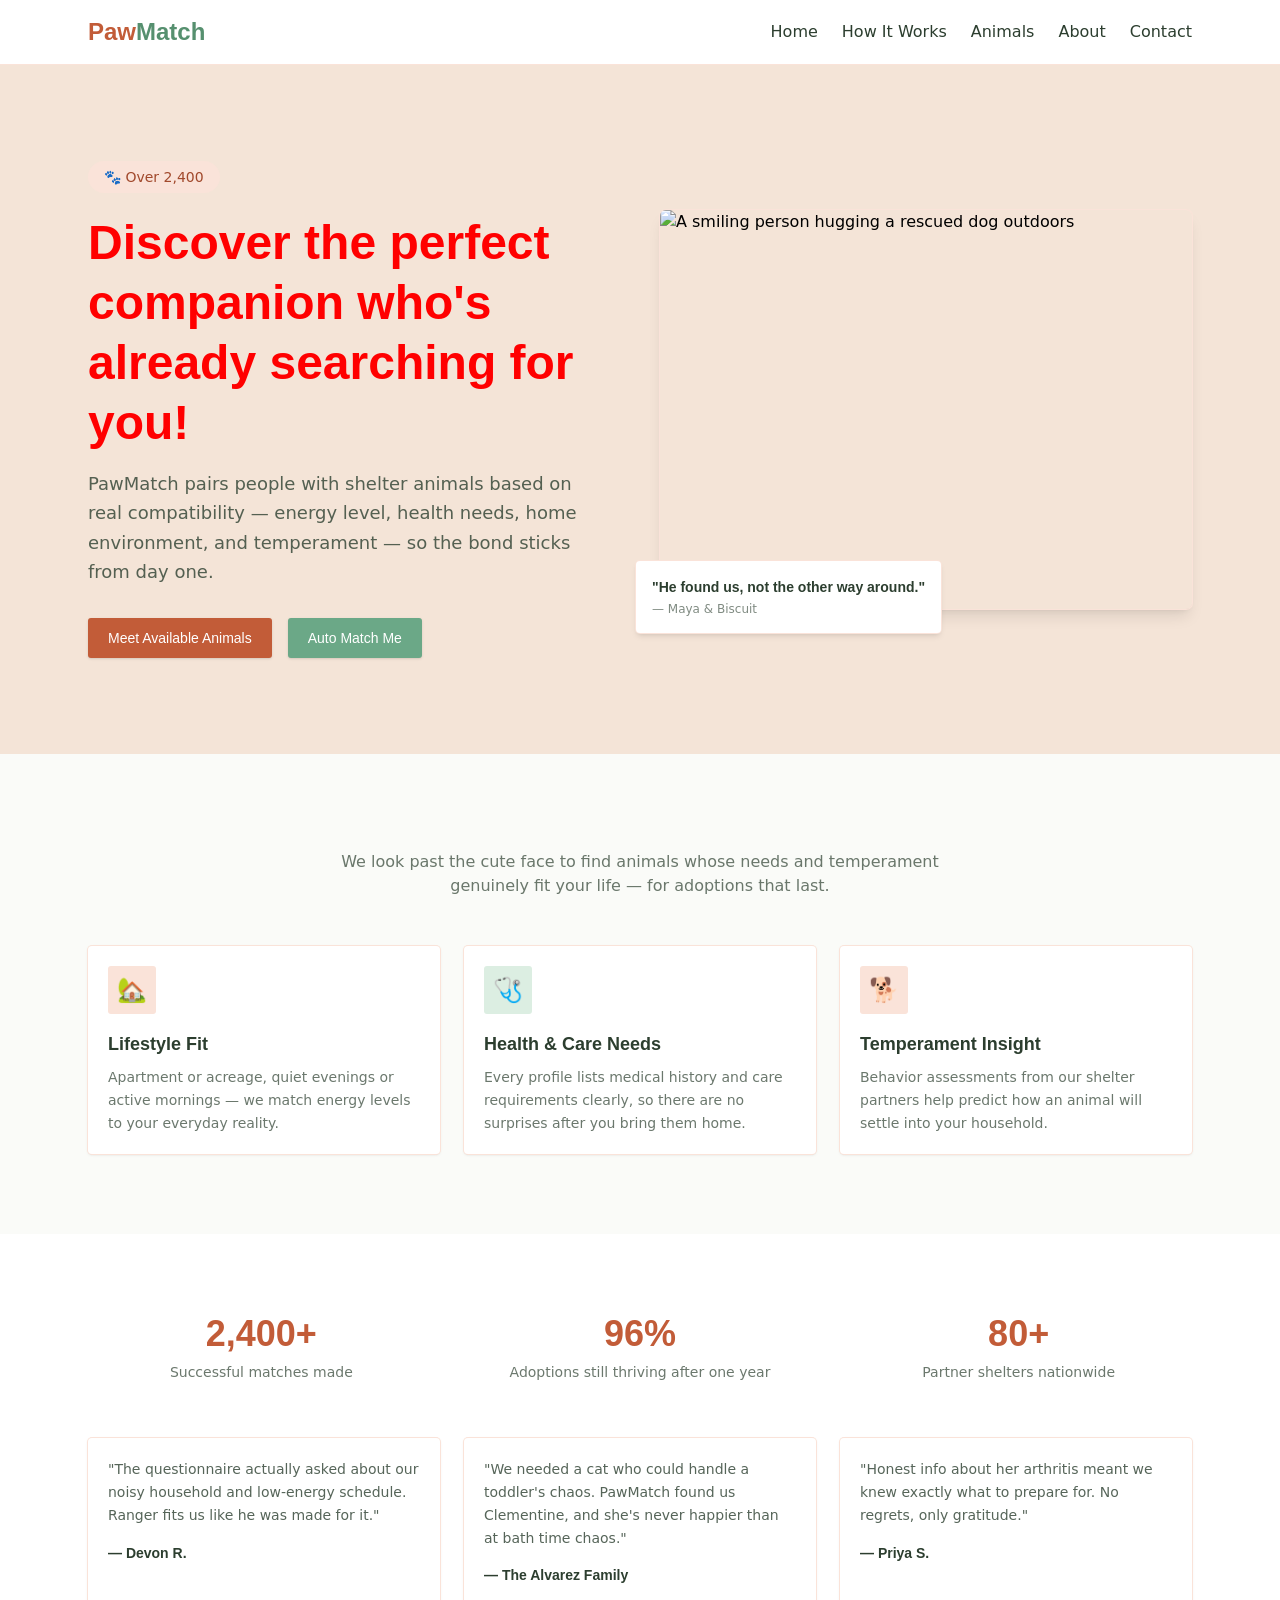
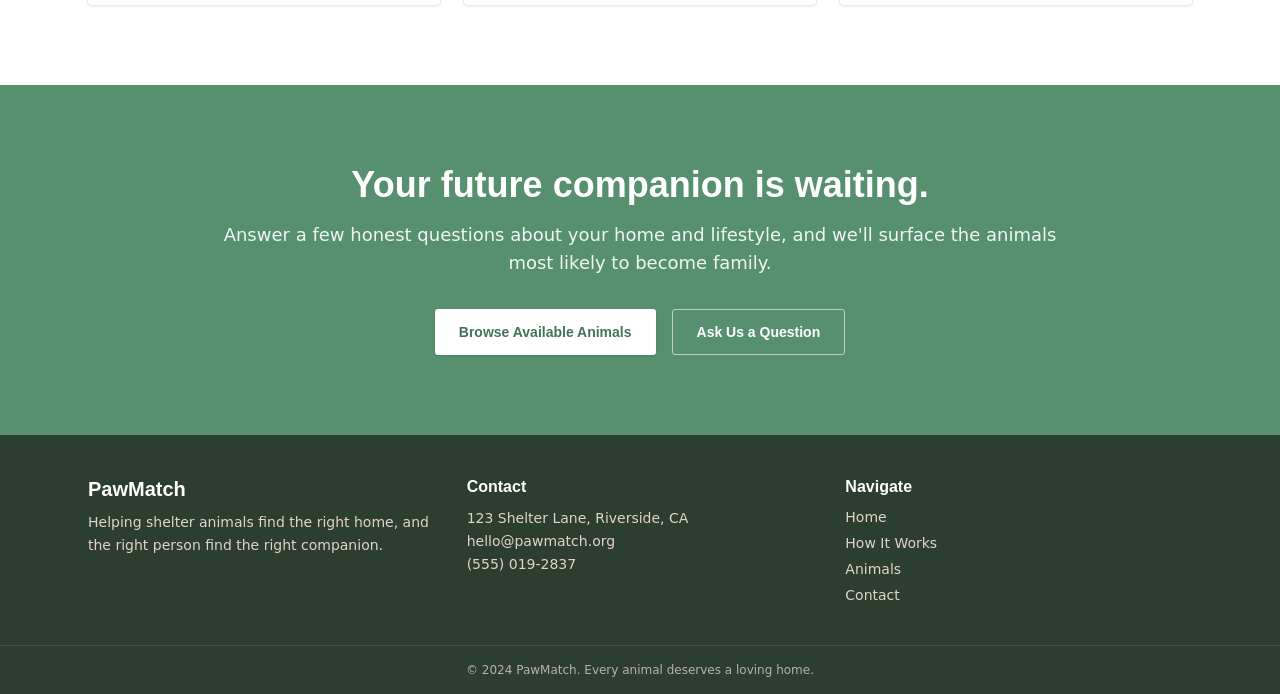
==== commit d4a9bc03: "Update the site theme via the Tibly widget" ====
--- a/index.html
+++ b/index.html
@@ -16,7 +16,7 @@
 <link rel="preconnect" href="https://fonts.googleapis.com">
 <link rel="preconnect" href="https://fonts.gstatic.com" crossorigin>
 <link href="https://fonts.googleapis.com/css2?family=Poppins:wght@500;600;700&family=Inter:wght@400;500;600&display=swap" rel="stylesheet">
-<link rel="stylesheet" href="/styles.css?v=19909171">
+<link rel="stylesheet" href="/styles.css?v=3c27164c">
 </head>
 <body>
 <!-- block:header -->
--- a/styles.css
+++ b/styles.css
@@ -1,2 +1,2 @@
 /*! tailwindcss v4.3.2 | MIT License | https://tailwindcss.com */
-@layer properties{@supports (((-webkit-hyphens:none)) and (not (margin-trim:inline))) or ((-moz-orient:inline) and (not (color:rgb(from red r g b)))){*,:before,:after,::backdrop{--tw-space-y-reverse:0;--tw-border-style:solid;--tw-leading:initial;--tw-font-weight:initial;--tw-tracking:initial;--tw-shadow:0 0 #0000;--tw-shadow-color:initial;--tw-shadow-alpha:100%;--tw-inset-shadow:0 0 #0000;--tw-inset-shadow-color:initial;--tw-inset-shadow-alpha:100%;--tw-ring-color:initial;--tw-ring-shadow:0 0 #0000;--tw-inset-ring-color:initial;--tw-inset-ring-shadow:0 0 #0000;--tw-ring-inset:initial;--tw-ring-offset-width:0px;--tw-ring-offset-color:#fff;--tw-ring-offset-shadow:0 0 #0000;--tw-blur:initial;--tw-brightness:initial;--tw-contrast:initial;--tw-grayscale:initial;--tw-hue-rotate:initial;--tw-invert:initial;--tw-opacity:initial;--tw-saturate:initial;--tw-sepia:initial;--tw-drop-shadow:initial;--tw-drop-shadow-color:initial;--tw-drop-shadow-alpha:100%;--tw-drop-shadow-size:initial}}}@layer theme{:root,:host{--font-sans:ui-sans-serif, system-ui, sans-serif, "Apple Color Emoji", "Segoe UI Emoji", "Segoe UI Symbol", "Noto Color Emoji";--font-mono:ui-monospace, SFMono-Regular, Menlo, Monaco, Consolas, "Liberation Mono", "Courier New", monospace;--color-white:#fff;--spacing:.25rem;--container-lg:32rem;--container-xl:36rem;--container-2xl:42rem;--container-3xl:48rem;--container-4xl:56rem;--container-6xl:72rem;--text-xs:.75rem;--text-xs--line-height:calc(1 / .75);--text-sm:.875rem;--text-sm--line-height:calc(1.25 / .875);--text-base:1rem;--text-base--line-height:calc(1.5 / 1);--text-lg:1.125rem;--text-lg--line-height:calc(1.75 / 1.125);--text-xl:1.25rem;--text-xl--line-height:calc(1.75 / 1.25);--text-2xl:1.5rem;--text-2xl--line-height:calc(2 / 1.5);--text-3xl:1.875rem;--text-3xl--line-height:calc(2.25 / 1.875);--text-4xl:2.25rem;--text-4xl--line-height:calc(2.5 / 2.25);--text-5xl:3rem;--text-5xl--line-height:1;--font-weight-medium:500;--font-weight-semibold:600;--font-weight-bold:700;--tracking-wide:.025em;--leading-tight:1.25;--leading-relaxed:1.625;--radius-xs:0px;--radius-sm:0px;--radius-md:0px;--radius-lg:0px;--radius-xl:0px;--radius-2xl:0px;--radius-3xl:0px;--radius-4xl:0px;--default-transition-duration:.15s;--default-transition-timing-function:cubic-bezier(.4, 0, .2, 1);--default-font-family:var(--font-sans);--default-mono-font-family:var(--font-mono);--radius-DEFAULT:0px;--color-brand-50:#fdf3ef;--color-brand-100:#fae3d9;--color-brand-200:#f3c6b1;--color-brand-300:#eaa583;--color-brand-400:#e08659;--color-brand-500:#d4704a;--color-brand-600:#c25c38;--color-brand-700:#a1492c;--color-brand-800:#7d3a24;--color-brand-900:#5f2c1c;--color-accent-50:#f0f7f3;--color-accent-100:#dceee2;--color-accent-200:#b9ddc7;--color-accent-300:#93c9a9;--color-accent-400:#7fb896;--color-accent-500:#6ba887;--color-accent-600:#56906f;--color-accent-700:#43735a;--color-accent-800:#345945;--color-accent-900:#2d4a3a;--color-surface:#fff;--color-ink:#2c3e2f;--color-secondary:#f4e4d7;--color-background:#fafbf8;--font-display:"Poppins", sans-serif;--font-body:"Inter", sans-serif}}@layer base{*,:after,:before,::backdrop{box-sizing:border-box;border:0 solid;margin:0;padding:0}::file-selector-button{box-sizing:border-box;border:0 solid;margin:0;padding:0}html,:host{-webkit-text-size-adjust:100%;tab-size:4;line-height:1.5;font-family:var(--default-font-family,ui-sans-serif, system-ui, sans-serif, "Apple Color Emoji", "Segoe UI Emoji", "Segoe UI Symbol", "Noto Color Emoji");font-feature-settings:var(--default-font-feature-settings,normal);font-variation-settings:var(--default-font-variation-settings,normal);-webkit-tap-highlight-color:transparent}hr{height:0;color:inherit;border-top-width:1px}abbr:where([title]){-webkit-text-decoration:underline dotted;text-decoration:underline dotted}h1,h2,h3,h4,h5,h6{font-size:inherit;font-weight:inherit}a{color:inherit;-webkit-text-decoration:inherit;-webkit-text-decoration:inherit;-webkit-text-decoration:inherit;text-decoration:inherit}b,strong{font-weight:bolder}code,kbd,samp,pre{font-family:var(--default-mono-font-family,ui-monospace, SFMono-Regular, Menlo, Monaco, Consolas, "Liberation Mono", "Courier New", monospace);font-feature-settings:var(--default-mono-font-feature-settings,normal);font-variation-settings:var(--default-mono-font-variation-settings,normal);font-size:1em}small{font-size:80%}sub,sup{vertical-align:baseline;font-size:75%;line-height:0;position:relative}sub{bottom:-.25em}sup{top:-.5em}table{text-indent:0;border-color:inherit;border-collapse:collapse}:-moz-focusring{outline:auto}progress{vertical-align:baseline}summary{display:list-item}ol,ul,menu{list-style:none}img,svg,video,canvas,audio,iframe,embed,object{vertical-align:middle;display:block}img,video{max-width:100%;height:auto}button,input,select,optgroup,textarea{font:inherit;font-feature-settings:inherit;font-variation-settings:inherit;letter-spacing:inherit;color:inherit;opacity:1;background-color:#0000;border-radius:0}::file-selector-button{font:inherit;font-feature-settings:inherit;font-variation-settings:inherit;letter-spacing:inherit;color:inherit;opacity:1;background-color:#0000;border-radius:0}:where(select:is([multiple],[size])) optgroup{font-weight:bolder}:where(select:is([multiple],[size])) optgroup option{padding-inline-start:20px}::file-selector-button{margin-inline-end:4px}::placeholder{opacity:1}@supports (not ((-webkit-appearance:-apple-pay-button))) or (contain-intrinsic-size:1px){::placeholder{color:currentColor}@supports (color:color-mix(in lab, red, red)){::placeholder{color:color-mix(in oklab, currentcolor 50%, transparent)}}}textarea{resize:vertical}::-webkit-search-decoration{-webkit-appearance:none}::-webkit-date-and-time-value{min-height:1lh;text-align:inherit}::-webkit-datetime-edit{display:inline-flex}::-webkit-datetime-edit-fields-wrapper{padding:0}::-webkit-datetime-edit{padding-block:0}::-webkit-datetime-edit-year-field{padding-block:0}::-webkit-datetime-edit-month-field{padding-block:0}::-webkit-datetime-edit-day-field{padding-block:0}::-webkit-datetime-edit-hour-field{padding-block:0}::-webkit-datetime-edit-minute-field{padding-block:0}::-webkit-datetime-edit-second-field{padding-block:0}::-webkit-datetime-edit-millisecond-field{padding-block:0}::-webkit-datetime-edit-meridiem-field{padding-block:0}::-webkit-calendar-picker-indicator{line-height:1}:-moz-ui-invalid{box-shadow:none}button,input:where([type=button],[type=reset],[type=submit]){appearance:button}::file-selector-button{appearance:button}::-webkit-inner-spin-button{height:auto}::-webkit-outer-spin-button{height:auto}[hidden]:where(:not([hidden=until-found])){display:none!important}}@layer components{.btn{border-radius:var(--radius-md);background-color:var(--color-brand-600);padding-inline:calc(var(--spacing) * 5);padding-block:calc(var(--spacing) * 2.5);font-family:var(--font-display);font-size:var(--text-sm);line-height:var(--tw-leading,var(--text-sm--line-height));--tw-font-weight:var(--font-weight-medium);font-weight:var(--font-weight-medium);color:var(--color-white);--tw-shadow:0 1px 3px 0 var(--tw-shadow-color,#0000001a), 0 1px 2px -1px var(--tw-shadow-color,#0000001a);box-shadow:var(--tw-inset-shadow), var(--tw-inset-ring-shadow), var(--tw-ring-offset-shadow), var(--tw-ring-shadow), var(--tw-shadow);transition-property:color,background-color,border-color,outline-color,text-decoration-color,fill,stroke,--tw-gradient-from,--tw-gradient-via,--tw-gradient-to;transition-timing-function:var(--tw-ease,var(--default-transition-timing-function));transition-duration:var(--tw-duration,var(--default-transition-duration));justify-content:center;align-items:center;display:inline-flex}@media (hover:hover){.btn:hover{background-color:var(--color-brand-700)}}.btn-secondary{border-radius:var(--radius-md);background-color:var(--color-accent-500);padding-inline:calc(var(--spacing) * 5);padding-block:calc(var(--spacing) * 2.5);font-family:var(--font-display);font-size:var(--text-sm);line-height:var(--tw-leading,var(--text-sm--line-height));--tw-font-weight:var(--font-weight-medium);font-weight:var(--font-weight-medium);color:var(--color-white);--tw-shadow:0 1px 3px 0 var(--tw-shadow-color,#0000001a), 0 1px 2px -1px var(--tw-shadow-color,#0000001a);box-shadow:var(--tw-inset-shadow), var(--tw-inset-ring-shadow), var(--tw-ring-offset-shadow), var(--tw-ring-shadow), var(--tw-shadow);transition-property:color,background-color,border-color,outline-color,text-decoration-color,fill,stroke,--tw-gradient-from,--tw-gradient-via,--tw-gradient-to;transition-timing-function:var(--tw-ease,var(--default-transition-timing-function));transition-duration:var(--tw-duration,var(--default-transition-duration));justify-content:center;align-items:center;display:inline-flex}@media (hover:hover){.btn-secondary:hover{background-color:var(--color-accent-600)}}.card{border-radius:var(--radius-lg);background-color:var(--color-surface);padding:calc(var(--spacing) * 5);--tw-shadow:0 1px 3px 0 var(--tw-shadow-color,#0000001a), 0 1px 2px -1px var(--tw-shadow-color,#0000001a);--tw-ring-shadow:var(--tw-ring-inset,) 0 0 0 calc(1px + var(--tw-ring-offset-width)) var(--tw-ring-color,currentcolor);box-shadow:var(--tw-inset-shadow), var(--tw-inset-ring-shadow), var(--tw-ring-offset-shadow), var(--tw-ring-shadow), var(--tw-shadow);--tw-ring-color:var(--color-brand-100)}}@layer utilities{.absolute{position:absolute}.relative{position:relative}.top-1{top:var(--spacing)}.-bottom-6{bottom:calc(var(--spacing) * -6)}.-left-6{left:calc(var(--spacing) * -6)}.-left-\[1\.94rem\]{left:-1.94rem}.mx-auto{margin-inline:auto}.mt-1{margin-top:var(--spacing)}.mt-1\.5{margin-top:calc(var(--spacing) * 1.5)}.mt-2{margin-top:calc(var(--spacing) * 2)}.mt-3{margin-top:calc(var(--spacing) * 3)}.mt-4{margin-top:calc(var(--spacing) * 4)}.mt-5{margin-top:calc(var(--spacing) * 5)}.mt-6{margin-top:calc(var(--spacing) * 6)}.mt-8{margin-top:calc(var(--spacing) * 8)}.mt-10{margin-top:calc(var(--spacing) * 10)}.mt-12{margin-top:calc(var(--spacing) * 12)}.mt-14{margin-top:calc(var(--spacing) * 14)}.mb-1\.5{margin-bottom:calc(var(--spacing) * 1.5)}.mb-6{margin-bottom:calc(var(--spacing) * 6)}.block{display:block}.flex{display:flex}.grid{display:grid}.hidden{display:none}.inline-block{display:inline-block}.inline-flex{display:inline-flex}.aspect-\[4\/3\]{aspect-ratio:4/3}.h-2{height:calc(var(--spacing) * 2)}.h-4{height:calc(var(--spacing) * 4)}.h-6{height:calc(var(--spacing) * 6)}.h-10{height:calc(var(--spacing) * 10)}.h-12{height:calc(var(--spacing) * 12)}.h-48{height:calc(var(--spacing) * 48)}.h-fit{height:fit-content}.h-full{height:100%}.w-2{width:calc(var(--spacing) * 2)}.w-4{width:calc(var(--spacing) * 4)}.w-6{width:calc(var(--spacing) * 6)}.w-10{width:calc(var(--spacing) * 10)}.w-12{width:calc(var(--spacing) * 12)}.w-full{width:100%}.max-w-2xl{max-width:var(--container-2xl)}.max-w-3xl{max-width:var(--container-3xl)}.max-w-4xl{max-width:var(--container-4xl)}.max-w-6xl{max-width:var(--container-6xl)}.max-w-lg{max-width:var(--container-lg)}.max-w-xl{max-width:var(--container-xl)}.flex-1{flex:1}.flex-none{flex:none}.shrink-0{flex-shrink:0}.flex-col{flex-direction:column}.flex-wrap{flex-wrap:wrap}.items-center{align-items:center}.items-start{align-items:flex-start}.justify-between{justify-content:space-between}.justify-center{justify-content:center}.gap-1\.5{gap:calc(var(--spacing) * 1.5)}.gap-2{gap:calc(var(--spacing) * 2)}.gap-3{gap:calc(var(--spacing) * 3)}.gap-4{gap:calc(var(--spacing) * 4)}.gap-5{gap:calc(var(--spacing) * 5)}.gap-6{gap:calc(var(--spacing) * 6)}.gap-8{gap:calc(var(--spacing) * 8)}.gap-10{gap:calc(var(--spacing) * 10)}:where(.space-y-1\.5>:not(:last-child)){--tw-space-y-reverse:0;margin-block-start:calc(calc(var(--spacing) * 1.5) * var(--tw-space-y-reverse));margin-block-end:calc(calc(var(--spacing) * 1.5) * calc(1 - var(--tw-space-y-reverse)))}:where(.space-y-3>:not(:last-child)){--tw-space-y-reverse:0;margin-block-start:calc(calc(var(--spacing) * 3) * var(--tw-space-y-reverse));margin-block-end:calc(calc(var(--spacing) * 3) * calc(1 - var(--tw-space-y-reverse)))}:where(.space-y-4>:not(:last-child)){--tw-space-y-reverse:0;margin-block-start:calc(calc(var(--spacing) * 4) * var(--tw-space-y-reverse));margin-block-end:calc(calc(var(--spacing) * 4) * calc(1 - var(--tw-space-y-reverse)))}:where(.space-y-5>:not(:last-child)){--tw-space-y-reverse:0;margin-block-start:calc(calc(var(--spacing) * 5) * var(--tw-space-y-reverse));margin-block-end:calc(calc(var(--spacing) * 5) * calc(1 - var(--tw-space-y-reverse)))}:where(.space-y-6>:not(:last-child)){--tw-space-y-reverse:0;margin-block-start:calc(calc(var(--spacing) * 6) * var(--tw-space-y-reverse));margin-block-end:calc(calc(var(--spacing) * 6) * calc(1 - var(--tw-space-y-reverse)))}.gap-x-6{column-gap:calc(var(--spacing) * 6)}.gap-y-2{row-gap:calc(var(--spacing) * 2)}.overflow-hidden{overflow:hidden}.rounded{border-radius:.25rem}.rounded-full{border-radius:3.40282e38px}.rounded-lg{border-radius:var(--radius-lg)}.rounded-md{border-radius:var(--radius-md)}.rounded-xl{border-radius:var(--radius-xl)}.border{border-style:var(--tw-border-style);border-width:1px}.border-t{border-top-style:var(--tw-border-style);border-top-width:1px}.border-b{border-bottom-style:var(--tw-border-style);border-bottom-width:1px}.border-l-2{border-left-style:var(--tw-border-style);border-left-width:2px}.border-l-4{border-left-style:var(--tw-border-style);border-left-width:4px}.border-accent-200{border-color:var(--color-accent-200)}.border-accent-500{border-color:var(--color-accent-500)}.border-brand-100{border-color:var(--color-brand-100)}.border-brand-200{border-color:var(--color-brand-200)}.border-white\/10{border-color:#ffffff1a}@supports (color:color-mix(in lab, red, red)){.border-white\/10{border-color:color-mix(in oklab, var(--color-white) 10%, transparent)}}.border-white\/60{border-color:#fff9}@supports (color:color-mix(in lab, red, red)){.border-white\/60{border-color:color-mix(in oklab, var(--color-white) 60%, transparent)}}.bg-accent-100{background-color:var(--color-accent-100)}.bg-accent-500{background-color:var(--color-accent-500)}.bg-accent-600{background-color:var(--color-accent-600)}.bg-accent-900{background-color:var(--color-accent-900)}.bg-background{background-color:var(--color-background)}.bg-brand-100{background-color:var(--color-brand-100)}.bg-brand-500{background-color:var(--color-brand-500)}.bg-brand-600{background-color:var(--color-brand-600)}.bg-ink{background-color:var(--color-ink)}.bg-secondary{background-color:var(--color-secondary)}.bg-secondary\/60{background-color:#f4e4d799}@supports (color:color-mix(in lab, red, red)){.bg-secondary\/60{background-color:color-mix(in oklab, var(--color-secondary) 60%, transparent)}}.bg-surface{background-color:var(--color-surface)}.bg-white{background-color:var(--color-white)}.bg-white\/10{background-color:#ffffff1a}@supports (color:color-mix(in lab, red, red)){.bg-white\/10{background-color:color-mix(in oklab, var(--color-white) 10%, transparent)}}.object-cover{object-fit:cover}.p-0{padding:0}.p-4{padding:calc(var(--spacing) * 4)}.p-5{padding:calc(var(--spacing) * 5)}.p-8{padding:calc(var(--spacing) * 8)}.px-2\.5{padding-inline:calc(var(--spacing) * 2.5)}.px-3{padding-inline:calc(var(--spacing) * 3)}.px-4{padding-inline:calc(var(--spacing) * 4)}.px-6{padding-inline:calc(var(--spacing) * 6)}.py-1{padding-block:var(--spacing)}.py-1\.5{padding-block:calc(var(--spacing) * 1.5)}.py-2{padding-block:calc(var(--spacing) * 2)}.py-2\.5{padding-block:calc(var(--spacing) * 2.5)}.py-3{padding-block:calc(var(--spacing) * 3)}.py-4{padding-block:calc(var(--spacing) * 4)}.py-10{padding-block:calc(var(--spacing) * 10)}.py-12{padding-block:calc(var(--spacing) * 12)}.py-14{padding-block:calc(var(--spacing) * 14)}.py-16{padding-block:calc(var(--spacing) * 16)}.pl-6{padding-left:calc(var(--spacing) * 6)}.text-center{text-align:center}.font-display{font-family:var(--font-display)}.text-2xl{font-size:var(--text-2xl);line-height:var(--tw-leading,var(--text-2xl--line-height))}.text-3xl{font-size:var(--text-3xl);line-height:var(--tw-leading,var(--text-3xl--line-height))}.text-4xl{font-size:var(--text-4xl);line-height:var(--tw-leading,var(--text-4xl--line-height))}.text-5xl{font-size:var(--text-5xl);line-height:var(--tw-leading,var(--text-5xl--line-height))}.text-base{font-size:var(--text-base);line-height:var(--tw-leading,var(--text-base--line-height))}.text-lg{font-size:var(--text-lg);line-height:var(--tw-leading,var(--text-lg--line-height))}.text-sm{font-size:var(--text-sm);line-height:var(--tw-leading,var(--text-sm--line-height))}.text-xl{font-size:var(--text-xl);line-height:var(--tw-leading,var(--text-xl--line-height))}.text-xs{font-size:var(--text-xs);line-height:var(--tw-leading,var(--text-xs--line-height))}.leading-relaxed{--tw-leading:var(--leading-relaxed);line-height:var(--leading-relaxed)}.leading-tight{--tw-leading:var(--leading-tight);line-height:var(--leading-tight)}.font-bold{--tw-font-weight:var(--font-weight-bold);font-weight:var(--font-weight-bold)}.font-medium{--tw-font-weight:var(--font-weight-medium);font-weight:var(--font-weight-medium)}.font-semibold{--tw-font-weight:var(--font-weight-semibold);font-weight:var(--font-weight-semibold)}.tracking-wide{--tw-tracking:var(--tracking-wide);letter-spacing:var(--tracking-wide)}.text-accent-50{color:var(--color-accent-50)}.text-accent-50\/90{color:#f0f7f3e6}@supports (color:color-mix(in lab, red, red)){.text-accent-50\/90{color:color-mix(in oklab, var(--color-accent-50) 90%, transparent)}}.text-accent-100{color:var(--color-accent-100)}.text-accent-200{color:var(--color-accent-200)}.text-accent-600{color:var(--color-accent-600)}.text-accent-700{color:var(--color-accent-700)}.text-accent-800{color:var(--color-accent-800)}.text-brand-50{color:var(--color-brand-50)}.text-brand-600{color:var(--color-brand-600)}.text-brand-700{color:var(--color-brand-700)}.text-ink{color:var(--color-ink)}.text-ink\/60{color:#2c3e2f99}@supports (color:color-mix(in lab, red, red)){.text-ink\/60{color:color-mix(in oklab, var(--color-ink) 60%, transparent)}}.text-ink\/70{color:#2c3e2fb3}@supports (color:color-mix(in lab, red, red)){.text-ink\/70{color:color-mix(in oklab, var(--color-ink) 70%, transparent)}}.text-ink\/75{color:#2c3e2fbf}@supports (color:color-mix(in lab, red, red)){.text-ink\/75{color:color-mix(in oklab, var(--color-ink) 75%, transparent)}}.text-ink\/80{color:#2c3e2fcc}@supports (color:color-mix(in lab, red, red)){.text-ink\/80{color:color-mix(in oklab, var(--color-ink) 80%, transparent)}}.text-secondary{color:var(--color-secondary)}.text-secondary\/70{color:#f4e4d7b3}@supports (color:color-mix(in lab, red, red)){.text-secondary\/70{color:color-mix(in oklab, var(--color-secondary) 70%, transparent)}}.text-secondary\/90{color:#f4e4d7e6}@supports (color:color-mix(in lab, red, red)){.text-secondary\/90{color:color-mix(in oklab, var(--color-secondary) 90%, transparent)}}.text-white{color:var(--color-white)}.uppercase{text-transform:uppercase}.shadow-lg{--tw-shadow:0 10px 15px -3px var(--tw-shadow-color,#0000001a), 0 4px 6px -4px var(--tw-shadow-color,#0000001a);box-shadow:var(--tw-inset-shadow), var(--tw-inset-ring-shadow), var(--tw-ring-offset-shadow), var(--tw-ring-shadow), var(--tw-shadow)}.shadow-md{--tw-shadow:0 4px 6px -1px var(--tw-shadow-color,#0000001a), 0 2px 4px -2px var(--tw-shadow-color,#0000001a);box-shadow:var(--tw-inset-shadow), var(--tw-inset-ring-shadow), var(--tw-ring-offset-shadow), var(--tw-ring-shadow), var(--tw-shadow)}.shadow-sm{--tw-shadow:0 1px 3px 0 var(--tw-shadow-color,#0000001a), 0 1px 2px -1px var(--tw-shadow-color,#0000001a);box-shadow:var(--tw-inset-shadow), var(--tw-inset-ring-shadow), var(--tw-ring-offset-shadow), var(--tw-ring-shadow), var(--tw-shadow)}.ring-1{--tw-ring-shadow:var(--tw-ring-inset,) 0 0 0 calc(1px + var(--tw-ring-offset-width)) var(--tw-ring-color,currentcolor);box-shadow:var(--tw-inset-shadow), var(--tw-inset-ring-shadow), var(--tw-ring-offset-shadow), var(--tw-ring-shadow), var(--tw-shadow)}.ring-4{--tw-ring-shadow:var(--tw-ring-inset,) 0 0 0 calc(4px + var(--tw-ring-offset-width)) var(--tw-ring-color,currentcolor);box-shadow:var(--tw-inset-shadow), var(--tw-inset-ring-shadow), var(--tw-ring-offset-shadow), var(--tw-ring-shadow), var(--tw-shadow)}.ring-background{--tw-ring-color:var(--color-background)}.ring-brand-100{--tw-ring-color:var(--color-brand-100)}.ring-brand-200{--tw-ring-color:var(--color-brand-200)}.ring-white\/20{--tw-ring-color:#fff3}@supports (color:color-mix(in lab, red, red)){.ring-white\/20{--tw-ring-color:color-mix(in oklab, var(--color-white) 20%, transparent)}}.ring-white\/40{--tw-ring-color:#fff6}@supports (color:color-mix(in lab, red, red)){.ring-white\/40{--tw-ring-color:color-mix(in oklab, var(--color-white) 40%, transparent)}}.filter{filter:var(--tw-blur,) var(--tw-brightness,) var(--tw-contrast,) var(--tw-grayscale,) var(--tw-hue-rotate,) var(--tw-invert,) var(--tw-saturate,) var(--tw-sepia,) var(--tw-drop-shadow,)}.transition-colors{transition-property:color,background-color,border-color,outline-color,text-decoration-color,fill,stroke,--tw-gradient-from,--tw-gradient-via,--tw-gradient-to;transition-timing-function:var(--tw-ease,var(--default-transition-timing-function));transition-duration:var(--tw-duration,var(--default-transition-duration))}.placeholder\:text-ink\/40::placeholder{color:#2c3e2f66}@supports (color:color-mix(in lab, red, red)){.placeholder\:text-ink\/40::placeholder{color:color-mix(in oklab, var(--color-ink) 40%, transparent)}}@media (hover:hover){.hover\:bg-accent-50:hover{background-color:var(--color-accent-50)}.hover\:bg-brand-50:hover{background-color:var(--color-brand-50)}.hover\:bg-white\/10:hover{background-color:#ffffff1a}@supports (color:color-mix(in lab, red, red)){.hover\:bg-white\/10:hover{background-color:color-mix(in oklab, var(--color-white) 10%, transparent)}}.hover\:bg-white\/20:hover{background-color:#fff3}@supports (color:color-mix(in lab, red, red)){.hover\:bg-white\/20:hover{background-color:color-mix(in oklab, var(--color-white) 20%, transparent)}}.hover\:text-brand-600:hover{color:var(--color-brand-600)}.hover\:text-white:hover{color:var(--color-white)}}.focus\:border-brand-400:focus{border-color:var(--color-brand-400)}.focus\:ring-2:focus{--tw-ring-shadow:var(--tw-ring-inset,) 0 0 0 calc(2px + var(--tw-ring-offset-width)) var(--tw-ring-color,currentcolor);box-shadow:var(--tw-inset-shadow), var(--tw-inset-ring-shadow), var(--tw-ring-offset-shadow), var(--tw-ring-shadow), var(--tw-shadow)}.focus\:ring-brand-200:focus{--tw-ring-color:var(--color-brand-200)}.focus\:ring-brand-300:focus{--tw-ring-color:var(--color-brand-300)}.focus\:outline-none:focus{--tw-outline-style:none;outline-style:none}@media (min-width:40rem){.sm\:block{display:block}.sm\:w-auto{width:auto}.sm\:grid-cols-2{grid-template-columns:repeat(2,minmax(0,1fr))}.sm\:grid-cols-3{grid-template-columns:repeat(3,minmax(0,1fr))}.sm\:flex-row{flex-direction:row}.sm\:items-center{align-items:center}.sm\:justify-between{justify-content:space-between}.sm\:px-6{padding-inline:calc(var(--spacing) * 6)}.sm\:py-20{padding-block:calc(var(--spacing) * 20)}.sm\:text-4xl{font-size:var(--text-4xl);line-height:var(--tw-leading,var(--text-4xl--line-height))}.sm\:text-5xl{font-size:var(--text-5xl);line-height:var(--tw-leading,var(--text-5xl--line-height))}.sm\:text-base{font-size:var(--text-base);line-height:var(--tw-leading,var(--text-base--line-height))}.sm\:text-lg{font-size:var(--text-lg);line-height:var(--tw-leading,var(--text-lg--line-height))}}@media (min-width:48rem){.md\:sticky{position:sticky}.md\:top-6{top:calc(var(--spacing) * 6)}.md\:grid-cols-2{grid-template-columns:repeat(2,minmax(0,1fr))}.md\:grid-cols-3{grid-template-columns:repeat(3,minmax(0,1fr))}.md\:grid-cols-\[260px_1fr\]{grid-template-columns:260px 1fr}.md\:items-center{align-items:center}.md\:gap-8{gap:calc(var(--spacing) * 8)}.md\:py-16{padding-block:calc(var(--spacing) * 16)}.md\:py-20{padding-block:calc(var(--spacing) * 20)}.md\:py-24{padding-block:calc(var(--spacing) * 24)}}@media (min-width:64rem){.lg\:col-span-2{grid-column:span 2/span 2}.lg\:col-span-3{grid-column:span 3/span 3}.lg\:grid-cols-2{grid-template-columns:repeat(2,minmax(0,1fr))}.lg\:grid-cols-3{grid-template-columns:repeat(3,minmax(0,1fr))}.lg\:grid-cols-4{grid-template-columns:repeat(4,minmax(0,1fr))}.lg\:grid-cols-5{grid-template-columns:repeat(5,minmax(0,1fr))}.lg\:items-center{align-items:center}.lg\:py-20{padding-block:calc(var(--spacing) * 20)}}}@property --tw-space-y-reverse{syntax:"*";inherits:false;initial-value:0}@property --tw-border-style{syntax:"*";inherits:false;initial-value:solid}@property --tw-leading{syntax:"*";inherits:false}@property --tw-font-weight{syntax:"*";inherits:false}@property --tw-tracking{syntax:"*";inherits:false}@property --tw-shadow{syntax:"*";inherits:false;initial-value:0 0 #0000}@property --tw-shadow-color{syntax:"*";inherits:false}@property --tw-shadow-alpha{syntax:"<percentage>";inherits:false;initial-value:100%}@property --tw-inset-shadow{syntax:"*";inherits:false;initial-value:0 0 #0000}@property --tw-inset-shadow-color{syntax:"*";inherits:false}@property --tw-inset-shadow-alpha{syntax:"<percentage>";inherits:false;initial-value:100%}@property --tw-ring-color{syntax:"*";inherits:false}@property --tw-ring-shadow{syntax:"*";inherits:false;initial-value:0 0 #0000}@property --tw-inset-ring-color{syntax:"*";inherits:false}@property --tw-inset-ring-shadow{syntax:"*";inherits:false;initial-value:0 0 #0000}@property --tw-ring-inset{syntax:"*";inherits:false}@property --tw-ring-offset-width{syntax:"<length>";inherits:false;initial-value:0}@property --tw-ring-offset-color{syntax:"*";inherits:false;initial-value:#fff}@property --tw-ring-offset-shadow{syntax:"*";inherits:false;initial-value:0 0 #0000}@property --tw-blur{syntax:"*";inherits:false}@property --tw-brightness{syntax:"*";inherits:false}@property --tw-contrast{syntax:"*";inherits:false}@property --tw-grayscale{syntax:"*";inherits:false}@property --tw-hue-rotate{syntax:"*";inherits:false}@property --tw-invert{syntax:"*";inherits:false}@property --tw-opacity{syntax:"*";inherits:false}@property --tw-saturate{syntax:"*";inherits:false}@property --tw-sepia{syntax:"*";inherits:false}@property --tw-drop-shadow{syntax:"*";inherits:false}@property --tw-drop-shadow-color{syntax:"*";inherits:false}@property --tw-drop-shadow-alpha{syntax:"<percentage>";inherits:false;initial-value:100%}@property --tw-drop-shadow-size{syntax:"*";inherits:false}+@layer properties{@supports (((-webkit-hyphens:none)) and (not (margin-trim:inline))) or ((-moz-orient:inline) and (not (color:rgb(from red r g b)))){*,:before,:after,::backdrop{--tw-space-y-reverse:0;--tw-border-style:solid;--tw-leading:initial;--tw-font-weight:initial;--tw-tracking:initial;--tw-shadow:0 0 #0000;--tw-shadow-color:initial;--tw-shadow-alpha:100%;--tw-inset-shadow:0 0 #0000;--tw-inset-shadow-color:initial;--tw-inset-shadow-alpha:100%;--tw-ring-color:initial;--tw-ring-shadow:0 0 #0000;--tw-inset-ring-color:initial;--tw-inset-ring-shadow:0 0 #0000;--tw-ring-inset:initial;--tw-ring-offset-width:0px;--tw-ring-offset-color:#fff;--tw-ring-offset-shadow:0 0 #0000;--tw-blur:initial;--tw-brightness:initial;--tw-contrast:initial;--tw-grayscale:initial;--tw-hue-rotate:initial;--tw-invert:initial;--tw-opacity:initial;--tw-saturate:initial;--tw-sepia:initial;--tw-drop-shadow:initial;--tw-drop-shadow-color:initial;--tw-drop-shadow-alpha:100%;--tw-drop-shadow-size:initial}}}@layer theme{:root,:host{--font-sans:ui-sans-serif, system-ui, sans-serif, "Apple Color Emoji", "Segoe UI Emoji", "Segoe UI Symbol", "Noto Color Emoji";--font-mono:ui-monospace, SFMono-Regular, Menlo, Monaco, Consolas, "Liberation Mono", "Courier New", monospace;--color-white:#fff;--spacing:.25rem;--container-lg:32rem;--container-xl:36rem;--container-2xl:42rem;--container-3xl:48rem;--container-4xl:56rem;--container-6xl:72rem;--text-xs:.75rem;--text-xs--line-height:calc(1 / .75);--text-sm:.875rem;--text-sm--line-height:calc(1.25 / .875);--text-base:1rem;--text-base--line-height:calc(1.5 / 1);--text-lg:1.125rem;--text-lg--line-height:calc(1.75 / 1.125);--text-xl:1.25rem;--text-xl--line-height:calc(1.75 / 1.25);--text-2xl:1.5rem;--text-2xl--line-height:calc(2 / 1.5);--text-3xl:1.875rem;--text-3xl--line-height:calc(2.25 / 1.875);--text-4xl:2.25rem;--text-4xl--line-height:calc(2.5 / 2.25);--text-5xl:3rem;--text-5xl--line-height:1;--font-weight-medium:500;--font-weight-semibold:600;--font-weight-bold:700;--tracking-wide:.025em;--leading-tight:1.25;--leading-relaxed:1.625;--radius-xs:1px;--radius-sm:2px;--radius-md:3px;--radius-lg:4px;--radius-xl:6px;--radius-2xl:8px;--radius-3xl:12px;--radius-4xl:16px;--default-transition-duration:.15s;--default-transition-timing-function:cubic-bezier(.4, 0, .2, 1);--default-font-family:var(--font-sans);--default-mono-font-family:var(--font-mono);--radius-DEFAULT:3px;--color-brand-50:#fdf3ef;--color-brand-100:#fae3d9;--color-brand-200:#f3c6b1;--color-brand-300:#eaa583;--color-brand-400:#e08659;--color-brand-500:#d4704a;--color-brand-600:#c25c38;--color-brand-700:#a1492c;--color-brand-800:#7d3a24;--color-brand-900:#5f2c1c;--color-accent-50:#f0f7f3;--color-accent-100:#dceee2;--color-accent-200:#b9ddc7;--color-accent-300:#93c9a9;--color-accent-400:#7fb896;--color-accent-500:#6ba887;--color-accent-600:#56906f;--color-accent-700:#43735a;--color-accent-800:#345945;--color-accent-900:#2d4a3a;--color-surface:#fff;--color-ink:#2c3e2f;--color-secondary:#f4e4d7;--color-background:#fafbf8;--font-display:"Poppins", sans-serif;--font-body:"Inter", sans-serif}}@layer base{*,:after,:before,::backdrop{box-sizing:border-box;border:0 solid;margin:0;padding:0}::file-selector-button{box-sizing:border-box;border:0 solid;margin:0;padding:0}html,:host{-webkit-text-size-adjust:100%;tab-size:4;line-height:1.5;font-family:var(--default-font-family,ui-sans-serif, system-ui, sans-serif, "Apple Color Emoji", "Segoe UI Emoji", "Segoe UI Symbol", "Noto Color Emoji");font-feature-settings:var(--default-font-feature-settings,normal);font-variation-settings:var(--default-font-variation-settings,normal);-webkit-tap-highlight-color:transparent}hr{height:0;color:inherit;border-top-width:1px}abbr:where([title]){-webkit-text-decoration:underline dotted;text-decoration:underline dotted}h1,h2,h3,h4,h5,h6{font-size:inherit;font-weight:inherit}a{color:inherit;-webkit-text-decoration:inherit;-webkit-text-decoration:inherit;-webkit-text-decoration:inherit;text-decoration:inherit}b,strong{font-weight:bolder}code,kbd,samp,pre{font-family:var(--default-mono-font-family,ui-monospace, SFMono-Regular, Menlo, Monaco, Consolas, "Liberation Mono", "Courier New", monospace);font-feature-settings:var(--default-mono-font-feature-settings,normal);font-variation-settings:var(--default-mono-font-variation-settings,normal);font-size:1em}small{font-size:80%}sub,sup{vertical-align:baseline;font-size:75%;line-height:0;position:relative}sub{bottom:-.25em}sup{top:-.5em}table{text-indent:0;border-color:inherit;border-collapse:collapse}:-moz-focusring{outline:auto}progress{vertical-align:baseline}summary{display:list-item}ol,ul,menu{list-style:none}img,svg,video,canvas,audio,iframe,embed,object{vertical-align:middle;display:block}img,video{max-width:100%;height:auto}button,input,select,optgroup,textarea{font:inherit;font-feature-settings:inherit;font-variation-settings:inherit;letter-spacing:inherit;color:inherit;opacity:1;background-color:#0000;border-radius:0}::file-selector-button{font:inherit;font-feature-settings:inherit;font-variation-settings:inherit;letter-spacing:inherit;color:inherit;opacity:1;background-color:#0000;border-radius:0}:where(select:is([multiple],[size])) optgroup{font-weight:bolder}:where(select:is([multiple],[size])) optgroup option{padding-inline-start:20px}::file-selector-button{margin-inline-end:4px}::placeholder{opacity:1}@supports (not ((-webkit-appearance:-apple-pay-button))) or (contain-intrinsic-size:1px){::placeholder{color:currentColor}@supports (color:color-mix(in lab, red, red)){::placeholder{color:color-mix(in oklab, currentcolor 50%, transparent)}}}textarea{resize:vertical}::-webkit-search-decoration{-webkit-appearance:none}::-webkit-date-and-time-value{min-height:1lh;text-align:inherit}::-webkit-datetime-edit{display:inline-flex}::-webkit-datetime-edit-fields-wrapper{padding:0}::-webkit-datetime-edit{padding-block:0}::-webkit-datetime-edit-year-field{padding-block:0}::-webkit-datetime-edit-month-field{padding-block:0}::-webkit-datetime-edit-day-field{padding-block:0}::-webkit-datetime-edit-hour-field{padding-block:0}::-webkit-datetime-edit-minute-field{padding-block:0}::-webkit-datetime-edit-second-field{padding-block:0}::-webkit-datetime-edit-millisecond-field{padding-block:0}::-webkit-datetime-edit-meridiem-field{padding-block:0}::-webkit-calendar-picker-indicator{line-height:1}:-moz-ui-invalid{box-shadow:none}button,input:where([type=button],[type=reset],[type=submit]){appearance:button}::file-selector-button{appearance:button}::-webkit-inner-spin-button{height:auto}::-webkit-outer-spin-button{height:auto}[hidden]:where(:not([hidden=until-found])){display:none!important}}@layer components{.btn{border-radius:var(--radius-md);background-color:var(--color-brand-600);padding-inline:calc(var(--spacing) * 5);padding-block:calc(var(--spacing) * 2.5);font-family:var(--font-display);font-size:var(--text-sm);line-height:var(--tw-leading,var(--text-sm--line-height));--tw-font-weight:var(--font-weight-medium);font-weight:var(--font-weight-medium);color:var(--color-white);--tw-shadow:0 1px 3px 0 var(--tw-shadow-color,#0000001a), 0 1px 2px -1px var(--tw-shadow-color,#0000001a);box-shadow:var(--tw-inset-shadow), var(--tw-inset-ring-shadow), var(--tw-ring-offset-shadow), var(--tw-ring-shadow), var(--tw-shadow);transition-property:color,background-color,border-color,outline-color,text-decoration-color,fill,stroke,--tw-gradient-from,--tw-gradient-via,--tw-gradient-to;transition-timing-function:var(--tw-ease,var(--default-transition-timing-function));transition-duration:var(--tw-duration,var(--default-transition-duration));justify-content:center;align-items:center;display:inline-flex}@media (hover:hover){.btn:hover{background-color:var(--color-brand-700)}}.btn-secondary{border-radius:var(--radius-md);background-color:var(--color-accent-500);padding-inline:calc(var(--spacing) * 5);padding-block:calc(var(--spacing) * 2.5);font-family:var(--font-display);font-size:var(--text-sm);line-height:var(--tw-leading,var(--text-sm--line-height));--tw-font-weight:var(--font-weight-medium);font-weight:var(--font-weight-medium);color:var(--color-white);--tw-shadow:0 1px 3px 0 var(--tw-shadow-color,#0000001a), 0 1px 2px -1px var(--tw-shadow-color,#0000001a);box-shadow:var(--tw-inset-shadow), var(--tw-inset-ring-shadow), var(--tw-ring-offset-shadow), var(--tw-ring-shadow), var(--tw-shadow);transition-property:color,background-color,border-color,outline-color,text-decoration-color,fill,stroke,--tw-gradient-from,--tw-gradient-via,--tw-gradient-to;transition-timing-function:var(--tw-ease,var(--default-transition-timing-function));transition-duration:var(--tw-duration,var(--default-transition-duration));justify-content:center;align-items:center;display:inline-flex}@media (hover:hover){.btn-secondary:hover{background-color:var(--color-accent-600)}}.card{border-radius:var(--radius-lg);background-color:var(--color-surface);padding:calc(var(--spacing) * 5);--tw-shadow:0 1px 3px 0 var(--tw-shadow-color,#0000001a), 0 1px 2px -1px var(--tw-shadow-color,#0000001a);--tw-ring-shadow:var(--tw-ring-inset,) 0 0 0 calc(1px + var(--tw-ring-offset-width)) var(--tw-ring-color,currentcolor);box-shadow:var(--tw-inset-shadow), var(--tw-inset-ring-shadow), var(--tw-ring-offset-shadow), var(--tw-ring-shadow), var(--tw-shadow);--tw-ring-color:var(--color-brand-100)}}@layer utilities{.absolute{position:absolute}.relative{position:relative}.top-1{top:var(--spacing)}.-bottom-6{bottom:calc(var(--spacing) * -6)}.-left-6{left:calc(var(--spacing) * -6)}.-left-\[1\.94rem\]{left:-1.94rem}.mx-auto{margin-inline:auto}.mt-1{margin-top:var(--spacing)}.mt-1\.5{margin-top:calc(var(--spacing) * 1.5)}.mt-2{margin-top:calc(var(--spacing) * 2)}.mt-3{margin-top:calc(var(--spacing) * 3)}.mt-4{margin-top:calc(var(--spacing) * 4)}.mt-5{margin-top:calc(var(--spacing) * 5)}.mt-6{margin-top:calc(var(--spacing) * 6)}.mt-8{margin-top:calc(var(--spacing) * 8)}.mt-10{margin-top:calc(var(--spacing) * 10)}.mt-12{margin-top:calc(var(--spacing) * 12)}.mt-14{margin-top:calc(var(--spacing) * 14)}.mb-1\.5{margin-bottom:calc(var(--spacing) * 1.5)}.mb-6{margin-bottom:calc(var(--spacing) * 6)}.block{display:block}.flex{display:flex}.grid{display:grid}.hidden{display:none}.inline-block{display:inline-block}.inline-flex{display:inline-flex}.aspect-\[4\/3\]{aspect-ratio:4/3}.h-2{height:calc(var(--spacing) * 2)}.h-4{height:calc(var(--spacing) * 4)}.h-6{height:calc(var(--spacing) * 6)}.h-10{height:calc(var(--spacing) * 10)}.h-12{height:calc(var(--spacing) * 12)}.h-48{height:calc(var(--spacing) * 48)}.h-fit{height:fit-content}.h-full{height:100%}.w-2{width:calc(var(--spacing) * 2)}.w-4{width:calc(var(--spacing) * 4)}.w-6{width:calc(var(--spacing) * 6)}.w-10{width:calc(var(--spacing) * 10)}.w-12{width:calc(var(--spacing) * 12)}.w-full{width:100%}.max-w-2xl{max-width:var(--container-2xl)}.max-w-3xl{max-width:var(--container-3xl)}.max-w-4xl{max-width:var(--container-4xl)}.max-w-6xl{max-width:var(--container-6xl)}.max-w-lg{max-width:var(--container-lg)}.max-w-xl{max-width:var(--container-xl)}.flex-1{flex:1}.flex-none{flex:none}.shrink-0{flex-shrink:0}.flex-col{flex-direction:column}.flex-wrap{flex-wrap:wrap}.items-center{align-items:center}.items-start{align-items:flex-start}.justify-between{justify-content:space-between}.justify-center{justify-content:center}.gap-1\.5{gap:calc(var(--spacing) * 1.5)}.gap-2{gap:calc(var(--spacing) * 2)}.gap-3{gap:calc(var(--spacing) * 3)}.gap-4{gap:calc(var(--spacing) * 4)}.gap-5{gap:calc(var(--spacing) * 5)}.gap-6{gap:calc(var(--spacing) * 6)}.gap-8{gap:calc(var(--spacing) * 8)}.gap-10{gap:calc(var(--spacing) * 10)}:where(.space-y-1\.5>:not(:last-child)){--tw-space-y-reverse:0;margin-block-start:calc(calc(var(--spacing) * 1.5) * var(--tw-space-y-reverse));margin-block-end:calc(calc(var(--spacing) * 1.5) * calc(1 - var(--tw-space-y-reverse)))}:where(.space-y-3>:not(:last-child)){--tw-space-y-reverse:0;margin-block-start:calc(calc(var(--spacing) * 3) * var(--tw-space-y-reverse));margin-block-end:calc(calc(var(--spacing) * 3) * calc(1 - var(--tw-space-y-reverse)))}:where(.space-y-4>:not(:last-child)){--tw-space-y-reverse:0;margin-block-start:calc(calc(var(--spacing) * 4) * var(--tw-space-y-reverse));margin-block-end:calc(calc(var(--spacing) * 4) * calc(1 - var(--tw-space-y-reverse)))}:where(.space-y-5>:not(:last-child)){--tw-space-y-reverse:0;margin-block-start:calc(calc(var(--spacing) * 5) * var(--tw-space-y-reverse));margin-block-end:calc(calc(var(--spacing) * 5) * calc(1 - var(--tw-space-y-reverse)))}:where(.space-y-6>:not(:last-child)){--tw-space-y-reverse:0;margin-block-start:calc(calc(var(--spacing) * 6) * var(--tw-space-y-reverse));margin-block-end:calc(calc(var(--spacing) * 6) * calc(1 - var(--tw-space-y-reverse)))}.gap-x-6{column-gap:calc(var(--spacing) * 6)}.gap-y-2{row-gap:calc(var(--spacing) * 2)}.overflow-hidden{overflow:hidden}.rounded{border-radius:.25rem}.rounded-full{border-radius:3.40282e38px}.rounded-lg{border-radius:var(--radius-lg)}.rounded-md{border-radius:var(--radius-md)}.rounded-xl{border-radius:var(--radius-xl)}.border{border-style:var(--tw-border-style);border-width:1px}.border-t{border-top-style:var(--tw-border-style);border-top-width:1px}.border-b{border-bottom-style:var(--tw-border-style);border-bottom-width:1px}.border-l-2{border-left-style:var(--tw-border-style);border-left-width:2px}.border-l-4{border-left-style:var(--tw-border-style);border-left-width:4px}.border-accent-200{border-color:var(--color-accent-200)}.border-accent-500{border-color:var(--color-accent-500)}.border-brand-100{border-color:var(--color-brand-100)}.border-brand-200{border-color:var(--color-brand-200)}.border-white\/10{border-color:#ffffff1a}@supports (color:color-mix(in lab, red, red)){.border-white\/10{border-color:color-mix(in oklab, var(--color-white) 10%, transparent)}}.border-white\/60{border-color:#fff9}@supports (color:color-mix(in lab, red, red)){.border-white\/60{border-color:color-mix(in oklab, var(--color-white) 60%, transparent)}}.bg-accent-100{background-color:var(--color-accent-100)}.bg-accent-500{background-color:var(--color-accent-500)}.bg-accent-600{background-color:var(--color-accent-600)}.bg-accent-900{background-color:var(--color-accent-900)}.bg-background{background-color:var(--color-background)}.bg-brand-100{background-color:var(--color-brand-100)}.bg-brand-500{background-color:var(--color-brand-500)}.bg-brand-600{background-color:var(--color-brand-600)}.bg-ink{background-color:var(--color-ink)}.bg-secondary{background-color:var(--color-secondary)}.bg-secondary\/60{background-color:#f4e4d799}@supports (color:color-mix(in lab, red, red)){.bg-secondary\/60{background-color:color-mix(in oklab, var(--color-secondary) 60%, transparent)}}.bg-surface{background-color:var(--color-surface)}.bg-white{background-color:var(--color-white)}.bg-white\/10{background-color:#ffffff1a}@supports (color:color-mix(in lab, red, red)){.bg-white\/10{background-color:color-mix(in oklab, var(--color-white) 10%, transparent)}}.object-cover{object-fit:cover}.p-0{padding:0}.p-4{padding:calc(var(--spacing) * 4)}.p-5{padding:calc(var(--spacing) * 5)}.p-8{padding:calc(var(--spacing) * 8)}.px-2\.5{padding-inline:calc(var(--spacing) * 2.5)}.px-3{padding-inline:calc(var(--spacing) * 3)}.px-4{padding-inline:calc(var(--spacing) * 4)}.px-6{padding-inline:calc(var(--spacing) * 6)}.py-1{padding-block:var(--spacing)}.py-1\.5{padding-block:calc(var(--spacing) * 1.5)}.py-2{padding-block:calc(var(--spacing) * 2)}.py-2\.5{padding-block:calc(var(--spacing) * 2.5)}.py-3{padding-block:calc(var(--spacing) * 3)}.py-4{padding-block:calc(var(--spacing) * 4)}.py-10{padding-block:calc(var(--spacing) * 10)}.py-12{padding-block:calc(var(--spacing) * 12)}.py-14{padding-block:calc(var(--spacing) * 14)}.py-16{padding-block:calc(var(--spacing) * 16)}.pl-6{padding-left:calc(var(--spacing) * 6)}.text-center{text-align:center}.font-display{font-family:var(--font-display)}.text-2xl{font-size:var(--text-2xl);line-height:var(--tw-leading,var(--text-2xl--line-height))}.text-3xl{font-size:var(--text-3xl);line-height:var(--tw-leading,var(--text-3xl--line-height))}.text-4xl{font-size:var(--text-4xl);line-height:var(--tw-leading,var(--text-4xl--line-height))}.text-5xl{font-size:var(--text-5xl);line-height:var(--tw-leading,var(--text-5xl--line-height))}.text-base{font-size:var(--text-base);line-height:var(--tw-leading,var(--text-base--line-height))}.text-lg{font-size:var(--text-lg);line-height:var(--tw-leading,var(--text-lg--line-height))}.text-sm{font-size:var(--text-sm);line-height:var(--tw-leading,var(--text-sm--line-height))}.text-xl{font-size:var(--text-xl);line-height:var(--tw-leading,var(--text-xl--line-height))}.text-xs{font-size:var(--text-xs);line-height:var(--tw-leading,var(--text-xs--line-height))}.leading-relaxed{--tw-leading:var(--leading-relaxed);line-height:var(--leading-relaxed)}.leading-tight{--tw-leading:var(--leading-tight);line-height:var(--leading-tight)}.font-bold{--tw-font-weight:var(--font-weight-bold);font-weight:var(--font-weight-bold)}.font-medium{--tw-font-weight:var(--font-weight-medium);font-weight:var(--font-weight-medium)}.font-semibold{--tw-font-weight:var(--font-weight-semibold);font-weight:var(--font-weight-semibold)}.tracking-wide{--tw-tracking:var(--tracking-wide);letter-spacing:var(--tracking-wide)}.text-accent-50{color:var(--color-accent-50)}.text-accent-50\/90{color:#f0f7f3e6}@supports (color:color-mix(in lab, red, red)){.text-accent-50\/90{color:color-mix(in oklab, var(--color-accent-50) 90%, transparent)}}.text-accent-100{color:var(--color-accent-100)}.text-accent-200{color:var(--color-accent-200)}.text-accent-600{color:var(--color-accent-600)}.text-accent-700{color:var(--color-accent-700)}.text-accent-800{color:var(--color-accent-800)}.text-brand-50{color:var(--color-brand-50)}.text-brand-600{color:var(--color-brand-600)}.text-brand-700{color:var(--color-brand-700)}.text-ink{color:var(--color-ink)}.text-ink\/60{color:#2c3e2f99}@supports (color:color-mix(in lab, red, red)){.text-ink\/60{color:color-mix(in oklab, var(--color-ink) 60%, transparent)}}.text-ink\/70{color:#2c3e2fb3}@supports (color:color-mix(in lab, red, red)){.text-ink\/70{color:color-mix(in oklab, var(--color-ink) 70%, transparent)}}.text-ink\/75{color:#2c3e2fbf}@supports (color:color-mix(in lab, red, red)){.text-ink\/75{color:color-mix(in oklab, var(--color-ink) 75%, transparent)}}.text-ink\/80{color:#2c3e2fcc}@supports (color:color-mix(in lab, red, red)){.text-ink\/80{color:color-mix(in oklab, var(--color-ink) 80%, transparent)}}.text-secondary{color:var(--color-secondary)}.text-secondary\/70{color:#f4e4d7b3}@supports (color:color-mix(in lab, red, red)){.text-secondary\/70{color:color-mix(in oklab, var(--color-secondary) 70%, transparent)}}.text-secondary\/90{color:#f4e4d7e6}@supports (color:color-mix(in lab, red, red)){.text-secondary\/90{color:color-mix(in oklab, var(--color-secondary) 90%, transparent)}}.text-white{color:var(--color-white)}.uppercase{text-transform:uppercase}.shadow-lg{--tw-shadow:0 10px 15px -3px var(--tw-shadow-color,#0000001a), 0 4px 6px -4px var(--tw-shadow-color,#0000001a);box-shadow:var(--tw-inset-shadow), var(--tw-inset-ring-shadow), var(--tw-ring-offset-shadow), var(--tw-ring-shadow), var(--tw-shadow)}.shadow-md{--tw-shadow:0 4px 6px -1px var(--tw-shadow-color,#0000001a), 0 2px 4px -2px var(--tw-shadow-color,#0000001a);box-shadow:var(--tw-inset-shadow), var(--tw-inset-ring-shadow), var(--tw-ring-offset-shadow), var(--tw-ring-shadow), var(--tw-shadow)}.shadow-sm{--tw-shadow:0 1px 3px 0 var(--tw-shadow-color,#0000001a), 0 1px 2px -1px var(--tw-shadow-color,#0000001a);box-shadow:var(--tw-inset-shadow), var(--tw-inset-ring-shadow), var(--tw-ring-offset-shadow), var(--tw-ring-shadow), var(--tw-shadow)}.ring-1{--tw-ring-shadow:var(--tw-ring-inset,) 0 0 0 calc(1px + var(--tw-ring-offset-width)) var(--tw-ring-color,currentcolor);box-shadow:var(--tw-inset-shadow), var(--tw-inset-ring-shadow), var(--tw-ring-offset-shadow), var(--tw-ring-shadow), var(--tw-shadow)}.ring-4{--tw-ring-shadow:var(--tw-ring-inset,) 0 0 0 calc(4px + var(--tw-ring-offset-width)) var(--tw-ring-color,currentcolor);box-shadow:var(--tw-inset-shadow), var(--tw-inset-ring-shadow), var(--tw-ring-offset-shadow), var(--tw-ring-shadow), var(--tw-shadow)}.ring-background{--tw-ring-color:var(--color-background)}.ring-brand-100{--tw-ring-color:var(--color-brand-100)}.ring-brand-200{--tw-ring-color:var(--color-brand-200)}.ring-white\/20{--tw-ring-color:#fff3}@supports (color:color-mix(in lab, red, red)){.ring-white\/20{--tw-ring-color:color-mix(in oklab, var(--color-white) 20%, transparent)}}.ring-white\/40{--tw-ring-color:#fff6}@supports (color:color-mix(in lab, red, red)){.ring-white\/40{--tw-ring-color:color-mix(in oklab, var(--color-white) 40%, transparent)}}.filter{filter:var(--tw-blur,) var(--tw-brightness,) var(--tw-contrast,) var(--tw-grayscale,) var(--tw-hue-rotate,) var(--tw-invert,) var(--tw-saturate,) var(--tw-sepia,) var(--tw-drop-shadow,)}.transition-colors{transition-property:color,background-color,border-color,outline-color,text-decoration-color,fill,stroke,--tw-gradient-from,--tw-gradient-via,--tw-gradient-to;transition-timing-function:var(--tw-ease,var(--default-transition-timing-function));transition-duration:var(--tw-duration,var(--default-transition-duration))}.placeholder\:text-ink\/40::placeholder{color:#2c3e2f66}@supports (color:color-mix(in lab, red, red)){.placeholder\:text-ink\/40::placeholder{color:color-mix(in oklab, var(--color-ink) 40%, transparent)}}@media (hover:hover){.hover\:bg-accent-50:hover{background-color:var(--color-accent-50)}.hover\:bg-brand-50:hover{background-color:var(--color-brand-50)}.hover\:bg-white\/10:hover{background-color:#ffffff1a}@supports (color:color-mix(in lab, red, red)){.hover\:bg-white\/10:hover{background-color:color-mix(in oklab, var(--color-white) 10%, transparent)}}.hover\:bg-white\/20:hover{background-color:#fff3}@supports (color:color-mix(in lab, red, red)){.hover\:bg-white\/20:hover{background-color:color-mix(in oklab, var(--color-white) 20%, transparent)}}.hover\:text-brand-600:hover{color:var(--color-brand-600)}.hover\:text-white:hover{color:var(--color-white)}}.focus\:border-brand-400:focus{border-color:var(--color-brand-400)}.focus\:ring-2:focus{--tw-ring-shadow:var(--tw-ring-inset,) 0 0 0 calc(2px + var(--tw-ring-offset-width)) var(--tw-ring-color,currentcolor);box-shadow:var(--tw-inset-shadow), var(--tw-inset-ring-shadow), var(--tw-ring-offset-shadow), var(--tw-ring-shadow), var(--tw-shadow)}.focus\:ring-brand-200:focus{--tw-ring-color:var(--color-brand-200)}.focus\:ring-brand-300:focus{--tw-ring-color:var(--color-brand-300)}.focus\:outline-none:focus{--tw-outline-style:none;outline-style:none}@media (min-width:40rem){.sm\:block{display:block}.sm\:w-auto{width:auto}.sm\:grid-cols-2{grid-template-columns:repeat(2,minmax(0,1fr))}.sm\:grid-cols-3{grid-template-columns:repeat(3,minmax(0,1fr))}.sm\:flex-row{flex-direction:row}.sm\:items-center{align-items:center}.sm\:justify-between{justify-content:space-between}.sm\:px-6{padding-inline:calc(var(--spacing) * 6)}.sm\:py-20{padding-block:calc(var(--spacing) * 20)}.sm\:text-4xl{font-size:var(--text-4xl);line-height:var(--tw-leading,var(--text-4xl--line-height))}.sm\:text-5xl{font-size:var(--text-5xl);line-height:var(--tw-leading,var(--text-5xl--line-height))}.sm\:text-base{font-size:var(--text-base);line-height:var(--tw-leading,var(--text-base--line-height))}.sm\:text-lg{font-size:var(--text-lg);line-height:var(--tw-leading,var(--text-lg--line-height))}}@media (min-width:48rem){.md\:sticky{position:sticky}.md\:top-6{top:calc(var(--spacing) * 6)}.md\:grid-cols-2{grid-template-columns:repeat(2,minmax(0,1fr))}.md\:grid-cols-3{grid-template-columns:repeat(3,minmax(0,1fr))}.md\:grid-cols-\[260px_1fr\]{grid-template-columns:260px 1fr}.md\:items-center{align-items:center}.md\:gap-8{gap:calc(var(--spacing) * 8)}.md\:py-16{padding-block:calc(var(--spacing) * 16)}.md\:py-20{padding-block:calc(var(--spacing) * 20)}.md\:py-24{padding-block:calc(var(--spacing) * 24)}}@media (min-width:64rem){.lg\:col-span-2{grid-column:span 2/span 2}.lg\:col-span-3{grid-column:span 3/span 3}.lg\:grid-cols-2{grid-template-columns:repeat(2,minmax(0,1fr))}.lg\:grid-cols-3{grid-template-columns:repeat(3,minmax(0,1fr))}.lg\:grid-cols-4{grid-template-columns:repeat(4,minmax(0,1fr))}.lg\:grid-cols-5{grid-template-columns:repeat(5,minmax(0,1fr))}.lg\:items-center{align-items:center}.lg\:py-20{padding-block:calc(var(--spacing) * 20)}}}@property --tw-space-y-reverse{syntax:"*";inherits:false;initial-value:0}@property --tw-border-style{syntax:"*";inherits:false;initial-value:solid}@property --tw-leading{syntax:"*";inherits:false}@property --tw-font-weight{syntax:"*";inherits:false}@property --tw-tracking{syntax:"*";inherits:false}@property --tw-shadow{syntax:"*";inherits:false;initial-value:0 0 #0000}@property --tw-shadow-color{syntax:"*";inherits:false}@property --tw-shadow-alpha{syntax:"<percentage>";inherits:false;initial-value:100%}@property --tw-inset-shadow{syntax:"*";inherits:false;initial-value:0 0 #0000}@property --tw-inset-shadow-color{syntax:"*";inherits:false}@property --tw-inset-shadow-alpha{syntax:"<percentage>";inherits:false;initial-value:100%}@property --tw-ring-color{syntax:"*";inherits:false}@property --tw-ring-shadow{syntax:"*";inherits:false;initial-value:0 0 #0000}@property --tw-inset-ring-color{syntax:"*";inherits:false}@property --tw-inset-ring-shadow{syntax:"*";inherits:false;initial-value:0 0 #0000}@property --tw-ring-inset{syntax:"*";inherits:false}@property --tw-ring-offset-width{syntax:"<length>";inherits:false;initial-value:0}@property --tw-ring-offset-color{syntax:"*";inherits:false;initial-value:#fff}@property --tw-ring-offset-shadow{syntax:"*";inherits:false;initial-value:0 0 #0000}@property --tw-blur{syntax:"*";inherits:false}@property --tw-brightness{syntax:"*";inherits:false}@property --tw-contrast{syntax:"*";inherits:false}@property --tw-grayscale{syntax:"*";inherits:false}@property --tw-hue-rotate{syntax:"*";inherits:false}@property --tw-invert{syntax:"*";inherits:false}@property --tw-opacity{syntax:"*";inherits:false}@property --tw-saturate{syntax:"*";inherits:false}@property --tw-sepia{syntax:"*";inherits:false}@property --tw-drop-shadow{syntax:"*";inherits:false}@property --tw-drop-shadow-color{syntax:"*";inherits:false}@property --tw-drop-shadow-alpha{syntax:"<percentage>";inherits:false;initial-value:100%}@property --tw-drop-shadow-size{syntax:"*";inherits:false}
